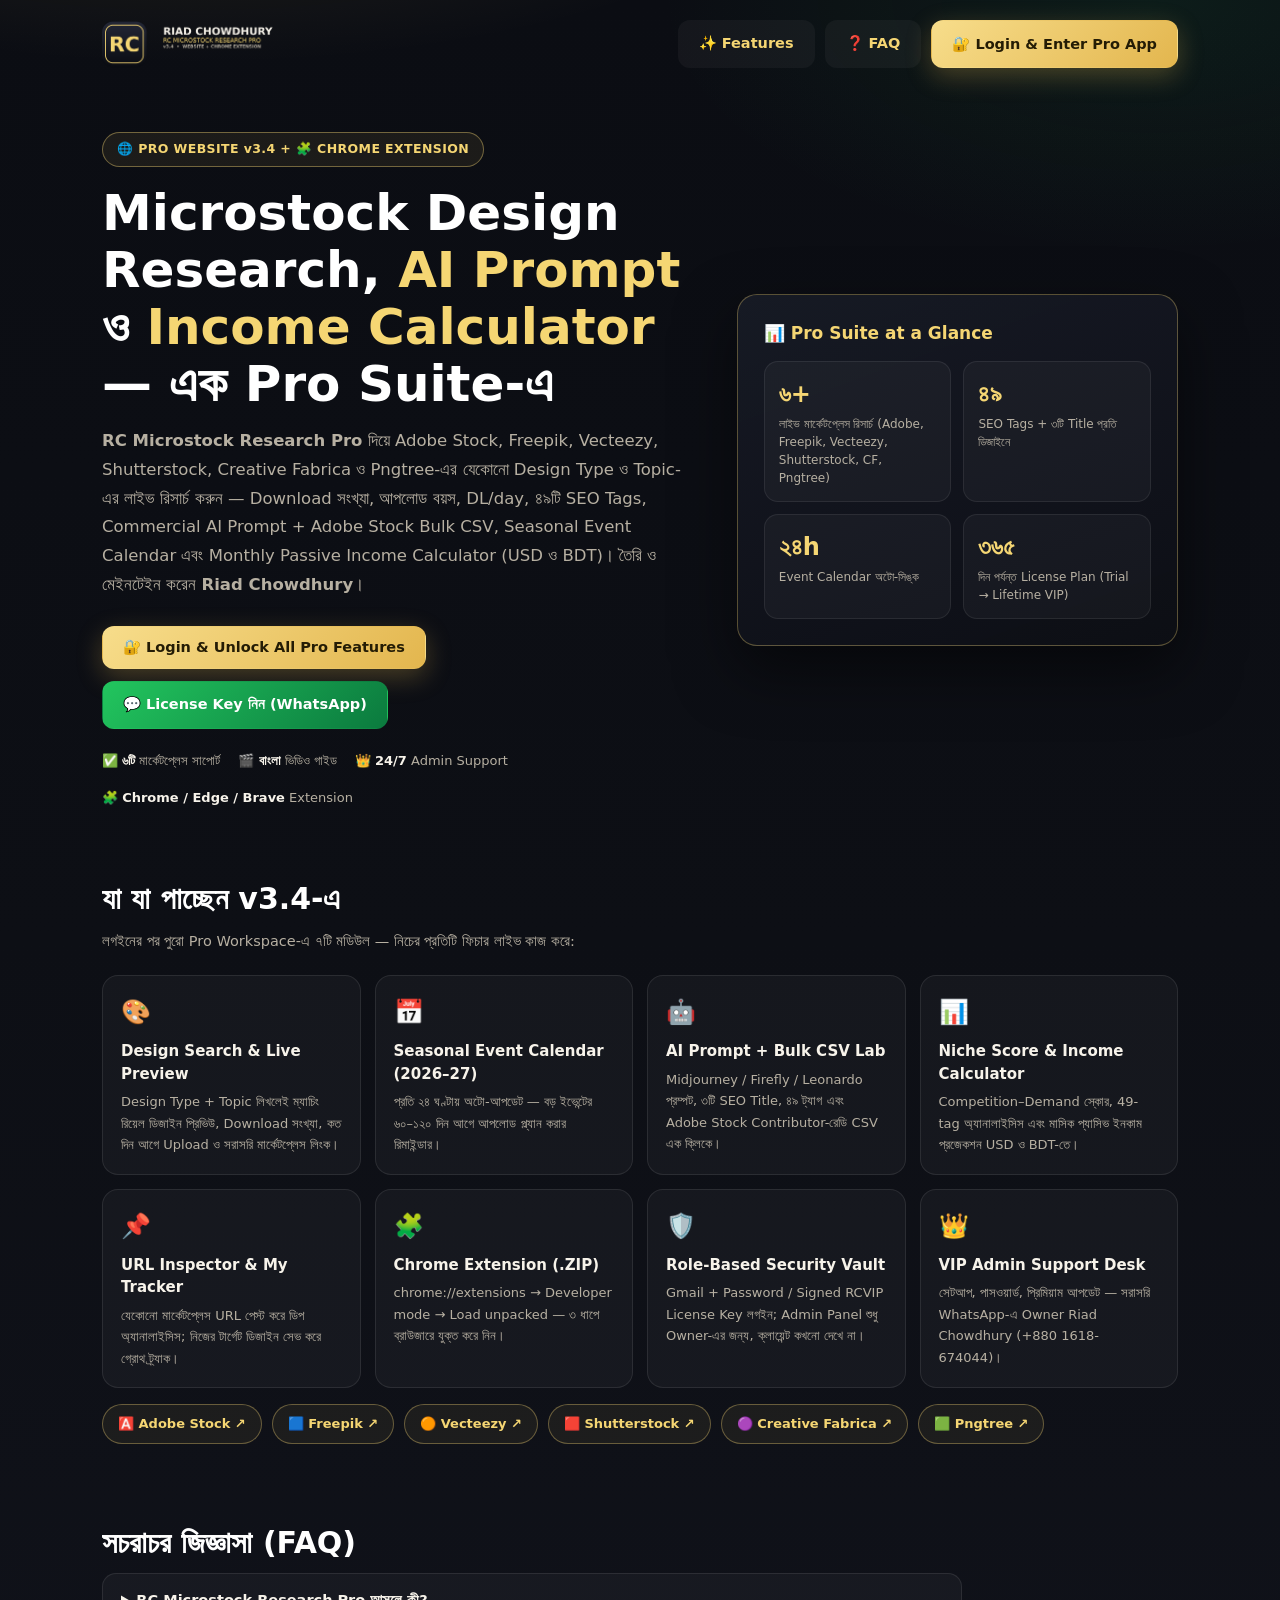
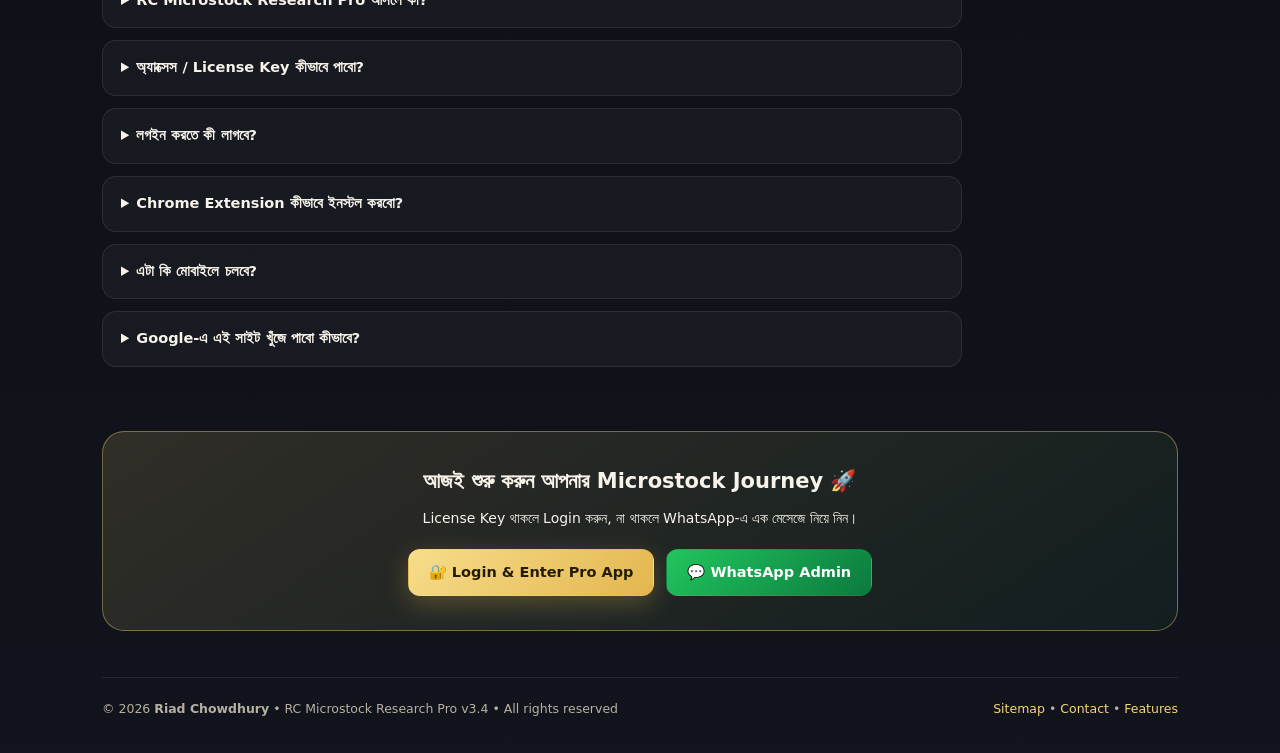
==== index.html @ eb83a6ff "RC Microstock Research Pro v3.4 — deploy (SEO landing + login gate + auto-deploy workflow)" ====
<!DOCTYPE html>
<html lang="bn">
<head>
  <meta charset="UTF-8" />
  <meta name="viewport" content="width=device-width, initial-scale=1.0" />
  <title>RC Microstock Research Pro v3.4 — Microstock Design Research Tool by Riad Chowdhury</title>

  <!-- ============ SEO: PRIMARY META ============ -->
  <meta name="description" content="RC Microstock Research Pro v3.4 — Adobe Stock, Freepik, Vecteezy, Shutterstock, Creative Fabrica ও Pngtree-এর লাইভ ডিজাইন রিসার্চ, AI Prompt + Bulk CSV Generator, Niche Score ও Passive Income Calculator। তৈরি করেছেন Riad Chowdhury। Chrome Extension সহ।" />
  <meta name="keywords" content="microstock research, microstock research tool, adobe stock research, freepik research, vecteezy research, shutterstock research, microstock design research pro, rc microstock research pro, riad chowdhury, microstock niche score, microstock income calculator, adobe stock csv generator, ai prompt generator microstock, microstock bangla, microstock bd" />
  <meta name="author" content="Riad Chowdhury" />
  <meta name="robots" content="index, follow, max-image-preview:large, max-snippet:-1" />
  <meta name="googlebot" content="index, follow" />
  <link rel="canonical" href="https://riad6653.github.io/" />
  <meta name="theme-color" content="#0d0f15" />

  <!-- ============ SEO: OPEN GRAPH (Facebook / WhatsApp share) ============ -->
  <meta property="og:type" content="website" />
  <meta property="og:site_name" content="RC Microstock Research Pro" />
  <meta property="og:title" content="RC Microstock Research Pro v3.4 — Microstock Design Research Tool" />
  <meta property="og:description" content="৬টি মার্কেটপ্লেসের লাইভ ডিজাইন রিসার্চ, AI Prompt + Adobe Stock CSV Generator, Niche Score ও Income Calculator — সব এক Pro Suite-এ। By Riad Chowdhury।" />
  <meta property="og:url" content="https://riad6653.github.io/" />
  <meta property="og:image" content="https://riad6653.github.io/assets/og-cover.png" />
  <meta property="og:image:width" content="1200" />
  <meta property="og:image:height" content="630" />
  <meta property="og:locale" content="bn_BD" />

  <!-- ============ SEO: TWITTER / X CARD ============ -->
  <meta name="twitter:card" content="summary_large_image" />
  <meta name="twitter:title" content="RC Microstock Research Pro v3.4 — by Riad Chowdhury" />
  <meta name="twitter:description" content="লাইভ মার্কেটপ্লেস রিসার্চ + AI Prompt + Niche Score + Income Calculator — Microstock-এর সম্পূর্ণ Pro Suite।" />
  <meta name="twitter:image" content="https://riad6653.github.io/assets/og-cover.png" />

  <!-- ============ ICONS ============ -->
  <link rel="icon" type="image/png" href="./assets/favicon.png" />
  <link rel="apple-touch-icon" href="./assets/favicon-180.png" />

  <!-- ============ SEO: STRUCTURED DATA (JSON-LD) ============ -->
  <script type="application/ld+json">
  {
    "@context": "https://schema.org",
    "@graph": [
      {
        "@type": "SoftwareApplication",
        "@id": "https://riad6653.github.io/#app",
        "name": "RC Microstock Research Pro",
        "applicationCategory": "BusinessApplication",
        "operatingSystem": "Web, Chrome, Edge, Brave",
        "softwareVersion": "3.4",
        "url": "https://riad6653.github.io/",
        "image": "https://riad6653.github.io/assets/og-cover.png",
        "description": "Live microstock design research across Adobe Stock, Freepik, Vecteezy, Shutterstock, Creative Fabrica and Pngtree, with AI prompt + Adobe Stock bulk CSV generation, niche scoring and a passive income calculator.",
        "inLanguage": ["bn", "en"],
        "offers": {
          "@type": "Offer",
          "price": "0",
          "priceCurrency": "USD",
          "description": "License key / password required for Pro access — contact admin on WhatsApp +8801618674044"
        },
        "author": { "@id": "https://riad6653.github.io/#riad" },
        "featureList": [
          "Design Type ও Topic দিয়ে লাইভ মার্কেটপ্লেস সার্চ ও প্রিভিউ",
          "Download সংখ্যা, আপলোড বয়স ও DL/day অ্যানালিটিক্স",
          "Global Seasonal Event Calendar (24h auto-sync)",
          "Commercial AI Prompt + Adobe Stock Bulk CSV Generator",
          "Niche Score ও 49 SEO Tags অ্যানালাইসিস",
          "Monthly Passive Income Calculator (USD ও BDT)",
          "Single Design URL Deep Inspector ও Personal Tracker",
          "Chrome Extension (.ZIP) ও বাংলা ভিডিও গাইড"
        ]
      },
      {
        "@type": "Person",
        "@id": "https://riad6653.github.io/#riad",
        "name": "Riad Chowdhury",
        "jobTitle": "Microstock Researcher & Tool Developer",
        "url": "https://riad6653.github.io/",
        "telephone": "+8801618674044",
        "knowsAbout": ["Microstock", "Stock Photography Research", "Adobe Stock", "Freepik", "Vecteezy", "Shutterstock", "Creative Fabrica", "Pngtree"]
      },
      {
        "@type": "WebSite",
        "@id": "https://riad6653.github.io/#site",
        "name": "RC Microstock Research Pro",
        "url": "https://riad6653.github.io/",
        "inLanguage": ["bn", "en"],
        "publisher": { "@id": "https://riad6653.github.io/#riad" }
      }
    ]
  }
  </script>

  <!-- ============ LANDING PAGE STYLES (self-contained, works even before styles.css loads) ============ -->
  <style id="rc-landing-styles">
    :root{--rc-gold:#f5d673;--rc-cream:#f7f3ea;--rc-muted:#b7b0a2;--rc-ink:#0d0f15}
    #rc-landing{position:relative;z-index:60;min-height:100vh;background:radial-gradient(1200px 500px at 15% -10%,rgba(245,214,115,.14),transparent 60%),radial-gradient(900px 460px at 90% 0%,rgba(37,211,102,.08),transparent 55%),linear-gradient(180deg,#0b0d13 0%,#0d0f15 40%,#12141d 100%);color:var(--rc-cream);font-family:system-ui,-apple-system,"Segoe UI",Roboto,"Noto Sans Bengali","Hind Siliguri",sans-serif;overflow:hidden}
    body.rc-app-mode #rc-landing{display:none!important}
    body.rc-landing-mode #app-shell{display:none!important}
    body.rc-landing-mode #lock-screen{display:none!important}
    #rc-landing .rc-wrap{max-width:1120px;margin:0 auto;padding:0 22px}
    #rc-landing .rc-nav{display:flex;align-items:center;justify-content:space-between;gap:14px;padding:18px 0;flex-wrap:wrap}
    #rc-landing .rc-nav img{height:52px;width:auto}
    #rc-landing .rc-nav-cta{display:flex;gap:10px;flex-wrap:wrap}
    #rc-landing a.rc-btn,#rc-landing button.rc-btn{display:inline-flex;align-items:center;gap:8px;padding:12px 20px;border-radius:12px;font-weight:700;font-size:14.5px;text-decoration:none;cursor:pointer;border:1px solid transparent;transition:transform .15s ease,box-shadow .15s ease;font-family:inherit}
    #rc-landing .rc-btn-gold{background:linear-gradient(135deg,#f7dd8b,#e3b64e);color:#241c05;box-shadow:0 8px 26px rgba(227,182,78,.28)}
    #rc-landing .rc-btn-gold:hover{transform:translateY(-2px)}
    #rc-landing .rc-btn-ghost{background:rgba(255,255,255,.04);border-color:rgba(245,214,115,.4);color:var(--rc-gold)}
    #rc-landing .rc-btn-wa{background:linear-gradient(135deg,#22c55e,#0b7a3e);color:#fff}
    #rc-landing .rc-hero{display:grid;grid-template-columns:1.15fr .85fr;gap:38px;align-items:center;padding:44px 0 30px}
    #rc-landing .rc-eyebrow{display:inline-flex;align-items:center;gap:8px;padding:7px 14px;border:1px solid rgba(245,214,115,.4);border-radius:999px;color:var(--rc-gold);font-size:12.5px;font-weight:700;letter-spacing:.4px;background:rgba(245,214,115,.07)}
    #rc-landing h1{font-size:clamp(30px,4.6vw,50px);line-height:1.14;margin:18px 0 14px;color:#fff}
    #rc-landing h1 .rc-goldtxt{color:var(--rc-gold)}
    #rc-landing .rc-sub{color:var(--rc-muted);font-size:16.5px;line-height:1.75;max-width:56ch}
    #rc-landing .rc-cta-row{display:flex;gap:12px;flex-wrap:wrap;margin-top:26px}
    #rc-landing .rc-trust{display:flex;gap:18px;flex-wrap:wrap;margin-top:22px;color:var(--rc-muted);font-size:13px}
    #rc-landing .rc-trust b{color:var(--rc-cream)}
    #rc-landing .rc-card{background:linear-gradient(160deg,rgba(24,27,38,.92),rgba(13,15,21,.96));border:1px solid rgba(245,214,115,.32);border-radius:20px;padding:26px;box-shadow:0 24px 60px rgba(0,0,0,.5)}
    #rc-landing .rc-card h3{color:var(--rc-gold);font-size:17px;margin:0 0 14px}
    #rc-landing .rc-statgrid{display:grid;grid-template-columns:1fr 1fr;gap:12px}
    #rc-landing .rc-stat{background:rgba(255,255,255,.035);border:1px solid rgba(255,255,255,.08);border-radius:14px;padding:14px}
    #rc-landing .rc-stat .n{font-size:24px;font-weight:800;color:var(--rc-gold)}
    #rc-landing .rc-stat .l{font-size:12px;color:var(--rc-muted);margin-top:3px;line-height:1.5}
    #rc-landing .rc-sec{padding:38px 0}
    #rc-landing .rc-sec h2{font-size:clamp(21px,2.6vw,30px);color:#fff;margin:0 0 8px}
    #rc-landing .rc-sec .rc-lead{color:var(--rc-muted);font-size:14.5px;line-height:1.7;max-width:70ch;margin:0 0 22px}
    #rc-landing .rc-grid{display:grid;grid-template-columns:repeat(auto-fit,minmax(255px,1fr));gap:14px}
    #rc-landing .rc-feat{background:rgba(255,255,255,.035);border:1px solid rgba(255,255,255,.09);border-radius:16px;padding:18px}
    #rc-landing .rc-feat .i{font-size:24px}
    #rc-landing .rc-feat h4{margin:10px 0 6px;color:var(--rc-cream);font-size:15px}
    #rc-landing .rc-feat p{margin:0;color:var(--rc-muted);font-size:13px;line-height:1.65}
    #rc-landing .rc-mp{display:flex;gap:10px;flex-wrap:wrap;margin-top:16px}
    #rc-landing .rc-mp a{color:var(--rc-gold);border:1px solid rgba(245,214,115,.35);background:rgba(245,214,115,.06);padding:9px 15px;border-radius:999px;font-size:13px;font-weight:600;text-decoration:none}
    #rc-landing .rc-faq{display:grid;gap:12px;max-width:860px}
    #rc-landing .rc-faq details{background:rgba(255,255,255,.035);border:1px solid rgba(255,255,255,.09);border-radius:14px;padding:16px 18px}
    #rc-landing .rc-faq summary{cursor:pointer;font-weight:700;color:var(--rc-cream);font-size:14.5px}
    #rc-landing .rc-faq p{color:var(--rc-muted);font-size:13.5px;line-height:1.75;margin:10px 0 0}
    #rc-landing .rc-cta-final{margin:26px 0 46px;border-radius:22px;padding:34px 28px;text-align:center;background:linear-gradient(150deg,rgba(245,214,115,.14),rgba(37,211,102,.06));border:1px solid rgba(245,214,115,.4)}
    #rc-landing .rc-cta-final h2{margin-bottom:10px}
    #rc-landing footer.rc-foot{border-top:1px solid rgba(255,255,255,.08);padding:22px 0 34px;color:var(--rc-muted);font-size:12.5px;display:flex;justify-content:space-between;gap:12px;flex-wrap:wrap}
    #rc-landing footer.rc-foot a{color:var(--rc-gold);text-decoration:none}
    #rc-landing .rc-sr{position:absolute;width:1px;height:1px;overflow:hidden;clip:rect(0 0 0 0)}
    @media (max-width:900px){#rc-landing .rc-hero{grid-template-columns:1fr;padding-top:26px}}
  </style>

  <link rel="stylesheet" href="./styles.css?v=3.4" />
</head>
<body>
  <!-- =====================================================================
       RC LANDING GATE v3.4 — public SEO landing vs locked Pro app
       Logic: not logged in  -> public landing page (Google indexes this)
              logged in / ?app -> your original lock screen + Pro app
       Works WITH your existing app.js: it watches #lock-screen and
       releases the landing the moment your login code hides it.
       ===================================================================== -->
  <script id="rc-gate">
    (function () {
      var SESSION_RE = /rc[_-]?(web[_-]?)?(session|login|auth|license|token|user)/i;
      var KEYS = ["rcWebSession", "rc_session", "rc_license", "rc_auth", "rc_login", "rc_user", "rc_token", "rc_microstock_session"];
      var has = false;
      try {
        for (var i = 0; i < KEYS.length; i++) if (localStorage.getItem(KEYS[i])) { has = true; break; }
        if (!has) for (var j = 0; j < localStorage.length; j++) {
          var k = localStorage.key(j) || "";
          if (SESSION_RE.test(k) && localStorage.getItem(k)) { has = true; break; }
        }
      } catch (e) {}
      var wantApp = /[?&]app\b/.test(location.search) || location.hash === "#app";
      var mode = (wantApp || has) ? "app" : "landing";
      document.body.classList.add(mode === "app" ? "rc-app-mode" : "rc-landing-mode");
      var api = {
        mode: mode,
        enterApp: function () { document.body.classList.remove("rc-landing-mode"); document.body.classList.add("rc-app-mode"); },
        showLanding: function () { document.body.classList.remove("rc-app-mode"); document.body.classList.add("rc-landing-mode"); }
      };
      window.__RC_GATE__ = api;
      document.addEventListener("DOMContentLoaded", function () {
        var lock = document.getElementById("lock-screen");
        if (!lock) return;
        function isGone() {
          // "gone" = hidden by the APP's own mechanism (class/inline/remove),
          // NOT by our landing CSS — otherwise landing mode would flip-flop.
          if (!lock.isConnected) return true;
          return lock.classList.contains("hidden") || lock.style.display === "none";
        }
        function hasStoredSession() {
          try { return !!localStorage.getItem("rcWebSession"); } catch (e) { return false; }
        }
        function sync() {
          if (isGone()) { api.enterApp(); }
          else if (document.body.classList.contains("rc-app-mode") && !hasStoredSession() && !wantApp) { api.showLanding(); }
        }
        try { new MutationObserver(sync).observe(lock, { attributes: true, attributeFilter: ["class", "style"] }); } catch (e) {}
        var t = setInterval(function () { if (document.body.classList.contains("rc-landing-mode")) sync(); }, 900);
        setTimeout(function () { clearInterval(t); }, 60000);
      });
    })();
  </script>

  <!-- =====================================================================
       PUBLIC LANDING PAGE (indexable by Google) — SEO surface
       ===================================================================== -->
  <section id="rc-landing" aria-label="RC Microstock Research Pro — public landing page">
    <div class="rc-wrap">
      <nav class="rc-nav">
        <img src="./assets/logo-full.png" alt="RC Microstock Research Pro logo — Riad Chowdhury" width="220" height="66" />
        <div class="rc-nav-cta">
          <a class="rc-btn rc-btn-ghost" href="#rc-features">✨ Features</a>
          <a class="rc-btn rc-btn-ghost" href="#rc-faq">❓ FAQ</a>
          <button type="button" class="rc-btn rc-btn-gold" onclick="window.__RC_GATE__.enterApp();var l=document.getElementById('login-email');if(l){l.scrollIntoView({behavior:'smooth',block:'center'});setTimeout(function(){l.focus();},450);}">🔐 Login &amp; Enter Pro App</button>
        </div>
      </nav>

      <div class="rc-hero">
        <div>
          <span class="rc-eyebrow">🌐 PRO WEBSITE v3.4 + 🧩 CHROME EXTENSION</span>
          <h1>Microstock Design Research, <span class="rc-goldtxt">AI Prompt</span> ও <span class="rc-goldtxt">Income Calculator</span> — এক Pro Suite-এ</h1>
          <p class="rc-sub">
            <strong>RC Microstock Research Pro</strong> দিয়ে Adobe Stock, Freepik, Vecteezy, Shutterstock, Creative Fabrica ও Pngtree-এর
            যেকোনো Design Type ও Topic-এর লাইভ রিসার্চ করুন — Download সংখ্যা, আপলোড বয়স, DL/day, ৪৯টি SEO Tags,
            Commercial AI Prompt + Adobe Stock Bulk CSV, Seasonal Event Calendar এবং Monthly Passive Income Calculator (USD ও BDT)।
            তৈরি ও মেইনটেইন করেন <strong>Riad Chowdhury</strong>।
          </p>
          <div class="rc-cta-row">
            <button type="button" class="rc-btn rc-btn-gold" onclick="window.__RC_GATE__.enterApp();var l=document.getElementById('login-email');if(l){l.scrollIntoView({behavior:'smooth',block:'center'});setTimeout(function(){l.focus();},450);}">🔐 Login &amp; Unlock All Pro Features</button>
            <a class="rc-btn rc-btn-wa" href="https://wa.me/8801618674044?text=Assalamu%20Alaikum%20Riad%20Chowdhury%20Vai!%20Ami%20RC%20Microstock%20Research%20Pro%20air%20Access%20Password%20%2F%20License%20Key%20nite%20chai." target="_blank" rel="noopener noreferrer">💬 License Key নিন (WhatsApp)</a>
          </div>
          <div class="rc-trust">
            <span>✅ <b>৬টি</b> মার্কেটপ্লেস সাপোর্ট</span>
            <span>🎬 <b>বাংলা</b> ভিডিও গাইড</span>
            <span>👑 <b>24/7</b> Admin Support</span>
            <span>🧩 <b>Chrome / Edge / Brave</b> Extension</span>
          </div>
        </div>
        <div class="rc-card">
          <h3>📊 Pro Suite at a Glance</h3>
          <div class="rc-statgrid">
            <div class="rc-stat"><div class="n">৬+</div><div class="l">লাইভ মার্কেটপ্লেস রিসার্চ (Adobe, Freepik, Vecteezy, Shutterstock, CF, Pngtree)</div></div>
            <div class="rc-stat"><div class="n">৪৯</div><div class="l">SEO Tags + ৩টি Title প্রতি ডিজাইনে</div></div>
            <div class="rc-stat"><div class="n">২৪h</div><div class="l">Event Calendar অটো-সিঙ্ক</div></div>
            <div class="rc-stat"><div class="n">৩৬৫</div><div class="l">দিন পর্যন্ত License Plan (Trial → Lifetime VIP)</div></div>
          </div>
        </div>
      </div>

      <div class="rc-sec" id="rc-features">
        <h2>যা যা পাচ্ছেন v3.4-এ</h2>
        <p class="rc-lead">লগইনের পর পুরো Pro Workspace-এ ৭টি মডিউল — নিচের প্রতিটি ফিচার লাইভ কাজ করে:</p>
        <div class="rc-grid">
          <div class="rc-feat"><div class="i">🎨</div><h4>Design Search &amp; Live Preview</h4><p>Design Type + Topic লিখলেই ম্যাচিং রিয়েল ডিজাইন প্রিভিউ, Download সংখ্যা, কত দিন আগে Upload ও সরাসরি মার্কেটপ্লেস লিংক।</p></div>
          <div class="rc-feat"><div class="i">📅</div><h4>Seasonal Event Calendar (2026–27)</h4><p>প্রতি ২৪ ঘণ্টায় অটো-আপডেট — বড় ইভেন্টের ৬০–১২০ দিন আগে আপলোড প্ল্যান করার রিমাইন্ডার।</p></div>
          <div class="rc-feat"><div class="i">🤖</div><h4>AI Prompt + Bulk CSV Lab</h4><p>Midjourney / Firefly / Leonardo প্রম্পট, ৩টি SEO Title, ৪৯ ট্যাগ এবং Adobe Stock Contributor-রেডি CSV এক ক্লিকে।</p></div>
          <div class="rc-feat"><div class="i">📊</div><h4>Niche Score &amp; Income Calculator</h4><p>Competition–Demand স্কোর, 49-tag অ্যানালাইসিস এবং মাসিক প্যাসিভ ইনকাম প্রজেকশন USD ও BDT-তে।</p></div>
          <div class="rc-feat"><div class="i">📌</div><h4>URL Inspector &amp; My Tracker</h4><p>যেকোনো মার্কেটপ্লেস URL পেস্ট করে ডিপ অ্যানালাইসিস; নিজের টার্গেট ডিজাইন সেভ করে গ্রোথ ট্র্যাক।</p></div>
          <div class="rc-feat"><div class="i">🧩</div><h4>Chrome Extension (.ZIP)</h4><p>chrome://extensions → Developer mode → Load unpacked — ৩ ধাপে ব্রাউজারে যুক্ত করে নিন।</p></div>
          <div class="rc-feat"><div class="i">🛡️</div><h4>Role-Based Security Vault</h4><p>Gmail + Password / Signed RCVIP License Key লগইন; Admin Panel শুধু Owner-এর জন্য, ক্লায়েন্ট কখনো দেখে না।</p></div>
          <div class="rc-feat"><div class="i">👑</div><h4>VIP Admin Support Desk</h4><p>সেটআপ, পাসওয়ার্ড, প্রিমিয়াম আপডেট — সরাসরি WhatsApp-এ Owner Riad Chowdhury (+880 1618-674044)।</p></div>
        </div>
        <div class="rc-mp">
          <a href="https://stock.adobe.com" target="_blank" rel="noopener noreferrer">🅰️ Adobe Stock ↗</a>
          <a href="https://www.freepik.com" target="_blank" rel="noopener noreferrer">🟦 Freepik ↗</a>
          <a href="https://www.vecteezy.com" target="_blank" rel="noopener noreferrer">🟠 Vecteezy ↗</a>
          <a href="https://www.shutterstock.com" target="_blank" rel="noopener noreferrer">🟥 Shutterstock ↗</a>
          <a href="https://www.creativefabrica.com" target="_blank" rel="noopener noreferrer">🟣 Creative Fabrica ↗</a>
          <a href="https://pngtree.com" target="_blank" rel="noopener noreferrer">🟩 Pngtree ↗</a>
        </div>
      </div>

      <div class="rc-sec" id="rc-faq">
        <h2>সচরাচর জিজ্ঞাসা (FAQ)</h2>
        <div class="rc-faq">
          <details><summary>RC Microstock Research Pro আসলে কী?</summary><p>এটি microstock artist-দের জন্য একটি ওয়েব-ভিত্তিক Pro Suite — ৬টি মার্কেটপ্লেসের লাইভ ডিজাইন রিসার্চ, AI prompt + CSV generation, niche scoring, event calendar ও income calculator এক জায়গায়, সাথে Chrome Extension।</p></details>
          <details><summary>অ্যাক্সেস / License Key কীভাবে পাবো?</summary><p>WhatsApp-এ অ্যাডমিন Riad Chowdhury (+880 1618-674044)-এ মেসেজ দিন। প্ল্যান: 3 Days Trial, 7/30/90 Days, 365 Days ও Lifetime VIP। প্রতিটি ক্লায়েন্টের জন্য ইউনিক Gmail-বাঁধা RCVIP Key তৈরি হয়।</p></details>
          <details><summary>লগইন করতে কী লাগবে?</summary><p>আপনার Gmail অ্যাড্রেস + অ্যাডমিনের দেওয়া Password অথবা RCVIP-XXXX License Key। লগইন করলেই পুরো Pro Workspace আনলক হয়।</p></details>
          <details><summary>Chrome Extension কীভাবে ইনস্টল করবো?</summary><p>১) Extension .ZIP ডাউনলোড করে Extract করুন ২) chrome://extensions-এ Developer mode ON ৩) Load unpacked → ফোল্ডার সিলেক্ট। ব্যস, রেডি!</p></details>
          <details><summary>এটা কি মোবাইলে চলবে?</summary><p>হ্যাঁ, ওয়েবসাইটটি responsive — মোবাইল ব্রাউজারেও চলে। তবে পুরো সুবিধা পেতে Desktop + Chrome Extension ব্যবহারের পরামর্শ দেওয়া হয়।</p></details>
          <details><summary>Google-এ এই সাইট খুঁজে পাবো কীভাবে?</summary><p>Google-এ “RC Microstock Research Pro” বা “Riad Chowdhury microstock” লিখলে এই পেজ পাবেন; সরাসরি ঠিকানা: riad-chowdhury.github.io</p></details>
        </div>
      </div>

      <div class="rc-cta-final">
        <h2>আজই শুরু করুন আপনার Microstock Journey 🚀</h2>
        <p class="rc-lead" style="margin:0 auto 20px;text-align:center;">License Key থাকলে Login করুন, না থাকলে WhatsApp-এ এক মেসেজে নিয়ে নিন।</p>
        <div class="rc-cta-row" style="justify-content:center;margin-top:0;">
          <button type="button" class="rc-btn rc-btn-gold" onclick="window.__RC_GATE__.enterApp();var l=document.getElementById('login-email');if(l){l.scrollIntoView({behavior:'smooth',block:'center'});setTimeout(function(){l.focus();},450);}">🔐 Login &amp; Enter Pro App</button>
          <a class="rc-btn rc-btn-wa" href="https://wa.me/8801618674044?text=Assalamu%20Alaikum%20Riad%20Chowdhury%20Vai!%20Ami%20RC%20Microstock%20Research%20Pro%20Download%20Center%20theke%20message%20dicchi." target="_blank" rel="noopener noreferrer">💬 WhatsApp Admin</a>
        </div>
      </div>

      <footer class="rc-foot">
        <span>© 2026 <strong>Riad Chowdhury</strong> • RC Microstock Research Pro v3.4 • All rights reserved</span>
        <span><a href="sitemap.xml">Sitemap</a> • <a href="https://wa.me/8801618674044" target="_blank" rel="noopener noreferrer">Contact</a> • <a href="#rc-features">Features</a></span>
      </footer>
    </div>
  </section>

  <!-- =====================================================================
       SECURITY LOCK GATE — STRICT ROLE-BASED SECURITY VAULT
       ===================================================================== -->
  <main id="lock-screen" class="lock-screen">
    <div class="lock-vault-card">
      <div class="lock-brand-center">
        <img src="./assets/logo-full.png" alt="RC Riad Chowdhury Official Logo" class="lock-logo-img" />
        <div class="lock-eyebrow">🌐 Pro Website v3.4 + 🧩 Chrome Extension</div>
        <p class="lock-subtitle">
          আপনার Gmail ও Password / License Key দিয়ে লগইন করুন।
        </p>
      </div>

      <form id="unlock-form" autocomplete="off">
        <div class="form-field">
          <label for="login-email">📧 আপনার Gmail অ্যাড্রেস দিন (Enter Your Gmail)</label>
          <input
            type="email"
            id="login-email"
            placeholder="আপনার Gmail লিখুন (e.g. yourname@gmail.com)"
            required
          />
        </div>

        <div class="form-field">
          <label for="login-pass" id="login-pass-label">🔑 Password অথবা License Key দিন</label>
          <div class="input-wrap">
            <input
              type="password"
              id="login-pass"
              placeholder="আপনার Password অথবা RCVIP-XXXX Key দিন"
              required
            />
            <button type="button" id="toggle-eye-btn" class="eye-btn" title="Show/Hide Password">👁️</button>
          </div>
        </div>

        <div id="login-error" class="alert-error hidden"></div>

        <button type="submit" id="unlock-submit-btn" class="btn-gold-primary w-full">
          ✨ Login & Unlock All Pro Features
        </button>

        <button
          type="button"
          id="lock-tutorial-video-btn"
          class="btn-secondary w-full"
          style="margin-top:10px;border-color:rgba(245,214,115,0.45);color:#f5d673;"
        >
          🎬 কীভাবে ব্যবহার করবেন? (বাংলা ভিডিও টিউটোরিয়াল দেখুন)
        </button>
      </form>

      <div class="admin-contact-panel">
        <div class="admin-contact-header">
          পাসওয়ার্ড বা ইউনিক License Key নিতে সরাসরি অ্যাডমিনের সাথে যোগাযোগ করুন
        </div>
        <div class="admin-info-box">
          <div class="admin-info-row">
            <span style="color:#b7b0a2;">👑 Admin & Owner:</span>
            <strong style="color:#f2d2bd;">Riad Chowdhury</strong>
          </div>
          <div class="admin-info-row">
            <span style="color:#b7b0a2;">📱 WhatsApp Support:</span>
            <strong class="tabular" style="color:#4ade80;">01618674044</strong>
          </div>
        </div>

        <a
          id="lock-whatsapp-btn"
          href="https://wa.me/8801618674044?text=Assalamu%20Alaikum%20Riad%20Chowdhury%20Vai!%20Ami%20RC%20Microstock%20Research%20Pro%20air%20Access%20Password%20%2F%20License%20Key%20nite%20chai."
          target="_blank"
          rel="noopener noreferrer"
          class="btn-whatsapp-luxury w-full"
        >
          <span class="wa-live-dot"></span>
          <svg class="wa-svg-icon" viewBox="0 0 24 24"><path fill="#ffffff" d="M12 1.5C6.2 1.5 1.5 6.2 1.5 12c0 1.92.52 3.72 1.42 5.27L1.4 22.6l5.49-1.44A10.45 10.45 0 0012 22.5c5.8 0 10.5-4.7 10.5-10.5S17.8 1.5 12 1.5z"/><path fill="#0b7a3e" d="M16.52 14.62c-.22.62-1.26 1.18-1.76 1.26-.45.07-1.02.1-1.65-.1-.38-.12-.87-.28-1.49-.55-2.62-1.13-4.33-3.77-4.46-3.95-.13-.17-1.07-1.42-1.07-2.7s.68-1.92.92-2.18c.24-.26.52-.33.7-.33l.5.01c.16.01.38-.06.59.45.22.52.74 1.81.8 1.94.07.13.11.28.02.46-.09.17-.13.28-.26.44l-.39.46c-.13.13-.27.27-.11.53.15.26.68 1.12 1.45 1.81 1 .89 1.84 1.17 2.1 1.3.26.13.41.11.57-.07.15-.17.65-.76.83-1.02.17-.26.35-.22.59-.13.24.09 1.52.72 1.78.85.26.13.44.2.5.3.07.11.07.63-.15 1.24z"/></svg>
          <span>WhatsApp Admin Support • 01618674044</span>
        </a>
      </div>
    </div>
  </main>

  <!-- =====================================================================
       UNLOCKED PRO APPLICATION WORKSPACE
       ===================================================================== -->
  <div id="app-shell" class="app-layout hidden">
    <!-- Executive Sidebar -->
    <aside class="sidebar">
      <div>
        <div class="sidebar-brand">
          <img src="./assets/logo-full.png" alt="Riad Chowdhury Logo" class="sidebar-logo" />
          <div class="sidebar-badge">ULTIMATE PRO SUITE v3.4</div>
        </div>

        <nav class="nav-menu">
          <button type="button" class="nav-item active" data-page="research">
            <span>🎨</span> Design Search & Live Preview
          </button>
          <button type="button" class="nav-item" data-page="events">
            <span>📅</span> Event Calendar (2026–27)
          </button>
          <button type="button" class="nav-item" data-page="aistudio">
            <span>🤖</span> AI Prompt + Bulk CSV Lab
          </button>
          <button type="button" class="nav-item" data-page="niche">
            <span>📊</span> Niche Score & Income Calc
          </button>
          <button type="button" class="nav-item" data-page="tracker">
            <span>📌</span> URL Inspector & My Tracker
          </button>
          <button type="button" class="nav-item" data-page="extension">
            <span>🧩</span> Chrome Extension & ZIP
          </button>
          <button type="button" id="nav-admin-btn" class="nav-item hidden" data-page="admin" style="display:none;">
            <span>🛡️</span> Admin Security Panel
          </button>
        </nav>
      </div>

      <div class="sidebar-footer">
        <div class="session-card">
          <div id="sidebar-role-badge" class="session-role-dot">● ACTIVE LICENSE</div>
          <div id="sidebar-user-name" class="session-user">User</div>
          <div id="sidebar-plan-info" class="session-plan">Pro Access</div>
        </div>

        <a
          id="sidebar-whatsapp-btn"
          href="https://wa.me/8801618674044?text=Assalamu%20Alaikum%20Riad%20Chowdhury%20Vai%2C%20RC%20Microstock%20Research%20Pro%20niye%20support%20dorkar."
          target="_blank"
          rel="noopener noreferrer"
          class="btn-whatsapp-luxury w-full"
          style="padding:11px 12px;font-size:12.5px;"
        >
          <span class="wa-live-dot"></span>
          <svg class="wa-svg-icon" viewBox="0 0 24 24"><path fill="#ffffff" d="M12 1.5C6.2 1.5 1.5 6.2 1.5 12c0 1.92.52 3.72 1.42 5.27L1.4 22.6l5.49-1.44A10.45 10.45 0 0012 22.5c5.8 0 10.5-4.7 10.5-10.5S17.8 1.5 12 1.5z"/><path fill="#0b7a3e" d="M16.52 14.62c-.22.62-1.26 1.18-1.76 1.26-.45.07-1.02.1-1.65-.1-.38-.12-.87-.28-1.49-.55-2.62-1.13-4.33-3.77-4.46-3.95-.13-.17-1.07-1.42-1.07-2.7s.68-1.92.92-2.18c.24-.26.52-.33.7-.33l.5.01c.16.01.38-.06.59.45.22.52.74 1.81.8 1.94.07.13.11.28.02.46-.09.17-.13.28-.26.44l-.39.46c-.13.13-.27.27-.11.53.15.26.68 1.12 1.45 1.81 1 .89 1.84 1.17 2.1 1.3.26.13.41.11.57-.07.15-.17.65-.76.83-1.02.17-.26.35-.22.59-.13.24.09 1.52.72 1.78.85.26.13.44.2.5.3.07.11.07.63-.15 1.24z"/></svg>
          <span>WhatsApp Admin • 01618674044</span>
        </a>
        <button type="button" id="lock-logout-btn" class="btn-secondary w-full">
          🔒 Logout / Switch Gmail
        </button>
      </div>
    </aside>

    <!-- Main Content Area -->
    <main class="main-area">
      <!-- Top Header -->
      <header class="topbar">
        <div class="page-heading">
          <h1 id="page-title">Design Type & Multi-Marketplace Live Explorer</h1>
          <p id="page-subtitle">
            যেকোনো Design Type ও Topic লিখে সার্চ করুন — ১০০% সঠিক ও ম্যাচিং রিয়েল ডিজাইন প্রিভিউ, Download সংখ্যা, কত দিন আগে Upload ও সরাসরি মার্কেটপ্লেস লিংক।
          </p>
        </div>
        <div class="topbar-actions">
          <a
            href="https://wa.me/8801618674044?text=Assalamu%20Alaikum%20Riad%20Chowdhury%20Vai!%20RC%20Microstock%20Research%20Pro%20theke%20message%20dicchi."
            target="_blank"
            rel="noopener noreferrer"
            class="btn-whatsapp-luxury"
            style="padding:9px 14px;font-size:12.5px;"
          >
            <span class="wa-live-dot"></span>
            <svg class="wa-svg-icon" viewBox="0 0 24 24"><path fill="#ffffff" d="M12 1.5C6.2 1.5 1.5 6.2 1.5 12c0 1.92.52 3.72 1.42 5.27L1.4 22.6l5.49-1.44A10.45 10.45 0 0012 22.5c5.8 0 10.5-4.7 10.5-10.5S17.8 1.5 12 1.5z"/><path fill="#0b7a3e" d="M16.52 14.62c-.22.62-1.26 1.18-1.76 1.26-.45.07-1.02.1-1.65-.1-.38-.12-.87-.28-1.49-.55-2.62-1.13-4.33-3.77-4.46-3.95-.13-.17-1.07-1.42-1.07-2.7s.68-1.92.92-2.18c.24-.26.52-.33.7-.33l.5.01c.16.01.38-.06.59.45.22.52.74 1.81.8 1.94.07.13.11.28.02.46-.09.17-.13.28-.26.44l-.39.46c-.13.13-.27.27-.11.53.15.26.68 1.12 1.45 1.81 1 .89 1.84 1.17 2.1 1.3.26.13.41.11.57-.07.15-.17.65-.76.83-1.02.17-.26.35-.22.59-.13.24.09 1.52.72 1.78.85.26.13.44.2.5.3.07.11.07.63-.15 1.24z"/></svg>
            <span>WhatsApp Admin</span>
          </a>
          <button type="button" id="top-tutorial-video-btn" class="btn-secondary" style="border-color:rgba(245,214,115,0.5);color:#f5d673;">
            🎬 বাংলা ভিডিও গাইড
          </button>
          <a id="top-dl-ext-zip" href="./downloads/RC-Microstock-Extension-Pro.zip" download="RC-Microstock-Extension-Pro.zip" class="btn-secondary">
            🧩 Extension (.ZIP)
          </a>
          <button type="button" id="export-csv-top" class="btn-gold-primary">
            ⬇️ Export CSV
          </button>
        </div>
      </header>

      <!-- ================= PAGE 1: MARKETPLACE RESEARCH ================= -->
      <section id="page-research" class="page-view">
        <div class="hero-search-studio">
          <div class="studio-header-row">
            <div class="studio-badge-title">
              <span style="font-size:22px;">🎨</span>
              <h2>Design Type ও Keyword দিয়ে লাইভ মার্কেটপ্লেস রিসার্চ</h2>
            </div>
            <div id="live-formula-bar" class="live-formula-pill">
              🎯 Active Search: Business Card • Luxury Gold
            </div>
          </div>

          <form id="search-form" class="dual-search-grid" autocomplete="off">
            <!-- BOX 1: TYPE ANY DESIGN TYPE NAME -->
            <div class="search-box-unit featured-dt dt-dropdown-wrap">
              <label for="design-type-search-input">
                ✏️ Design Type-এর নাম লিখুন (যেমন: Background, Business Card, Mandala, T-Shirt...)
              </label>
              <div class="input-wrap">
                <input
                  type="text"
                  id="design-type-search-input"
                  value="Background"
                  placeholder="যেকোনো Design Type লিখুন (e.g. Background, T-Shirt Design, Mandala, Flyer)..."
                />
                <button type="button" id="clear-dt-btn" class="clear-field-btn" title="Clear Design Type">✕</button>
              </div>
              <div id="dt-suggest-dropdown" class="dt-suggest-menu hidden"></div>
            </div>

            <!-- BOX 2: TOPIC / NICHE KEYWORD -->
            <div class="search-box-unit topic-box">
              <label for="search-query-input">
                🔍 Topic / Style Keyword লিখুন (যেমন: Luxury Golden Christmas, Ramadan, Minimalist)
              </label>
              <div class="input-wrap">
                <input
                  type="text"
                  id="search-query-input"
                  value="Luxury Golden Christmas"
                  placeholder="টপিক লিখুন অথবা খালি রেখে শুধু Design Type দিয়ে সার্চ করুন..."
                />
                <button type="button" id="clear-q-btn" class="clear-field-btn" title="Clear Topic">✕</button>
              </div>
            </div>

            <!-- SUBMIT SEARCH -->
            <button type="submit" id="run-search-btn" class="btn-gold-primary" style="height:48px;">
              🚀 Search Designs
            </button>
          </form>

          <!-- DIRECT OPEN ON EXTERNAL MARKETPLACES BAR -->
          <div class="direct-mp-launch-strip">
            <span style="font-size:12px;color:#f2d2bd;font-weight:700;">
              🌐 এক ক্লিকে সরাসরি আসল মার্কেটপ্লেস ওয়েবসাইটে ওপেন করুন:
            </span>
            <div class="direct-mp-links" id="direct-mp-links-bar">
              <a id="ext-link-adobe" href="https://stock.adobe.com" target="_blank" rel="noopener noreferrer" class="mp-ext-link">🅰️ Adobe Stock ↗</a>
              <a id="ext-link-freepik" href="https://www.freepik.com" target="_blank" rel="noopener noreferrer" class="mp-ext-link">🟦 Freepik ↗</a>
              <a id="ext-link-vecteezy" href="https://www.vecteezy.com" target="_blank" rel="noopener noreferrer" class="mp-ext-link">🟠 Vecteezy ↗</a>
              <a id="ext-link-shutterstock" href="https://www.shutterstock.com" target="_blank" rel="noopener noreferrer" class="mp-ext-link">🟥 Shutterstock ↗</a>
              <a id="ext-link-cf" href="https://www.creativefabrica.com" target="_blank" rel="noopener noreferrer" class="mp-ext-link">🟣 Creative Fabrica ↗</a>
              <a id="ext-link-pngtree" href="https://pngtree.com" target="_blank" rel="noopener noreferrer" class="mp-ext-link">🟩 Pngtree ↗</a>
            </div>
          </div>

          <!-- CLICKABLE POPULAR DESIGN TYPES BAR -->
          <div class="dt-category-strip">
            <div class="dt-strip-label">
              ⚡ এক ক্লিকে জনপ্রিয় Design Type সিলেক্ট করুন (অথবা উপরের বক্সে নিজের ইচ্ছামতো যেকোনো নাম লিখুন):
            </div>
            <div class="quick-chips" id="dt-quick-chips">
              <button type="button" class="chip-btn" data-dt="Business Card">💳 Business Card</button>
              <button type="button" class="chip-btn" data-dt="Mandala Vector">☸️ Mandala Design</button>
              <button type="button" class="chip-btn" data-dt="T-Shirt Design">👕 T-Shirt Design</button>
              <button type="button" class="chip-btn" data-dt="Logo Design">✒️ Logo Design</button>
              <button type="button" class="chip-btn" data-dt="Banner Design">🖼️ Banner Design</button>
              <button type="button" class="chip-btn" data-dt="Flyer Design">📄 Flyer Design</button>
              <button type="button" class="chip-btn" data-dt="Poster Design">🎭 Poster Design</button>
              <button type="button" class="chip-btn" data-dt="Social Media Post">📱 Social Media Post</button>
              <button type="button" class="chip-btn" data-dt="Seamless Pattern">🌸 Seamless Pattern</button>
              <button type="button" class="chip-btn active" data-dt="Background">✨ Background</button>
              <button type="button" class="chip-btn" data-dt="Mockup PSD">📦 Mockup PSD</button>
              <button type="button" class="chip-btn" data-dt="SVG Sticker">✂️ SVG / Sticker</button>
              <button type="button" class="chip-btn" data-dt="Book Cover KDP">📖 Book Cover / KDP</button>
              <button type="button" class="chip-btn" data-dt="Certificate Template">🏆 Certificate</button>
            </div>
          </div>

          <!-- ADVANCED MARKETPLACE & AGE FILTERS -->
          <div class="filters-row">
            <div class="filter-col">
              <label>Marketplace Filter</label>
              <select id="filter-marketplace">
                <option value="All">All 6 Marketplaces</option>
                <option value="Adobe Stock">Adobe Stock</option>
                <option value="Freepik">Freepik</option>
                <option value="Vecteezy">Vecteezy</option>
                <option value="Shutterstock">Shutterstock</option>
                <option value="Creative Fabrica">Creative Fabrica</option>
                <option value="Pngtree">Pngtree</option>
              </select>
            </div>

            <div class="filter-col">
              <label>Upload Age (কত দিন আগে আপলোড)</label>
              <select id="filter-days">
                <option value="0">All Upload Dates</option>
                <option value="30">Last 30 Days (নতুন ডিজাইন)</option>
                <option value="90">Last 90 Days (৩ মাস)</option>
                <option value="180">Last 6 Months</option>
                <option value="365">Last 1 Year</option>
              </select>
            </div>

            <div class="filter-col">
              <label>File Format Filter</label>
              <select id="filter-type">
                <option value="All">All Formats (সব ফরম্যাট)</option>
                <option value="Vector">Vector / EPS / AI</option>
                <option value="Photo">Photo / JPEG</option>
                <option value="AI Generated">AI Generated</option>
                <option value="PSD">PSD Template</option>
                <option value="PNG">PNG Transparent</option>
              </select>
            </div>

            <div class="filter-col">
              <label>Sort By Metric</label>
              <select id="filter-sort">
                <option value="downloads">🔥 Most Downloads (বেশি ডাউনলোড)</option>
                <option value="velocity">🚀 Highest Downloads / Day</option>
                <option value="newest">🗓️ Newest Upload First (কম দিন আগে)</option>
                <option value="revenue">💰 Highest Est. Earnings ($)</option>
                <option value="score">⭐ Opportunity Score</option>
              </select>
            </div>

            <div style="display:flex;gap:6px;">
              <button type="button" id="view-grid-btn" class="btn-secondary">Grid</button>
              <button type="button" id="view-table-btn" class="btn-secondary">Table</button>
            </div>
          </div>
        </div>

        <!-- LIVE MARKETPLACE TABS WITH COUNTS -->
        <div id="mp-count-tabs" class="mp-tabs-bar"></div>

        <div class="kpi-grid">
          <div class="kpi-card">
            <div class="kpi-label">Total Sampled Downloads</div>
            <div id="kpi-total-dl" class="kpi-val tabular">0</div>
            <div class="kpi-sub">Across matching marketplace assets</div>
          </div>
          <div class="kpi-card">
            <div class="kpi-label">Avg Downloads / Design</div>
            <div id="kpi-avg-dl" class="kpi-val tabular">0</div>
            <div class="kpi-sub">Demand benchmark per design</div>
          </div>
          <div class="kpi-card">
            <div class="kpi-label">Avg Daily Download Rate</div>
            <div id="kpi-avg-vel" class="kpi-val tabular">0 / day</div>
            <div class="kpi-sub">Downloads ÷ Days Since Upload</div>
          </div>
          <div class="kpi-card">
            <div class="kpi-label">Fresh Uploads (&le; 90 Days)</div>
            <div id="kpi-fresh-count" class="kpi-val tabular">0</div>
            <div class="kpi-sub">New designs gaining traction</div>
          </div>
        </div>

        <div id="results-status" style="margin-bottom:14px;color:#f5d673;font-weight:700;font-size:13.5px;"></div>
        <div id="results-grid" class="designs-grid"></div>
        <div id="results-table-wrap" class="surface-panel table-wrap hidden">
          <table class="pro-table">
            <thead>
              <tr>
                <th>Preview</th>
                <th>Design Title & ID</th>
                <th>Design Type</th>
                <th>Marketplace</th>
                <th>Downloads</th>
                <th>Upload Age & Date</th>
                <th>DLs / Day</th>
                <th>Est. Earnings</th>
                <th>Actions</th>
              </tr>
            </thead>
            <tbody id="results-tbody"></tbody>
          </table>
        </div>
        <div id="load-more-wrap" class="hidden" style="margin-top:20px;display:flex;justify-content:center;align-items:center;gap:12px;flex-wrap:wrap;padding:16px;background:rgba(18,20,29,0.92);border:1px solid rgba(245,214,115,0.35);border-radius:14px;"></div>
      </section>

      <!-- ================= PAGE 2: SEASONAL EVENT CALENDAR (24H AUTO-SYNC) ================= -->
      <section id="page-events" class="page-view hidden">
        <div class="surface-panel">
          <div style="display:flex;justify-content:space-between;align-items:center;gap:12px;flex-wrap:wrap;margin-bottom:8px;">
            <div>
              <h3 style="color:#f5d673;margin-bottom:4px;">📅 Global Microstock Event Calendar (Auto-Updates Every 24 Hours)</h3>
              <p style="color:#b7b0a2;font-size:13px;">
                প্রতি ২৪ ঘণ্টায় অটোমেটিকভাবে পুরাতন/শেষ হয়ে যাওয়া ইভেন্ট ডিলিট হয়ে যায় এবং সামনে আসা নতুন ইভেন্ট অটো-অ্যাড হয়! যেকোনো বড় ইভেন্টের <strong>৬০–১২০ দিন আগে</strong> ডিজাইন আপলোড করুন।
              </p>
            </div>
            <div style="display:flex;gap:8px;flex-wrap:wrap;">
              <button type="button" id="open-custom-event-btn" class="btn-gold-primary">
                ➕ Add Custom Event
              </button>
            </div>
          </div>
          <div id="events-autosync-banner" style="display:flex;justify-content:space-between;align-items:center;gap:10px;flex-wrap:wrap;padding:10px 14px;border-radius:10px;background:rgba(34,197,94,0.08);border:1px solid rgba(34,197,94,0.35);font-size:12.5px;color:#d8d2c6;"></div>
        </div>
        <div id="events-calendar-grid" class="events-grid"></div>
      </section>

      <!-- ================= PAGE 3: AI PROMPT + ADOBE STOCK CSV STUDIO ================= -->
      <section id="page-aistudio" class="page-view hidden">
        <div class="surface-panel">
          <h3 style="color:#f5d673;margin-bottom:6px;">🤖 Commercial AI Prompt + Official Adobe Stock Bulk CSV Generator</h3>
          <p style="color:#b7b0a2;font-size:13px;margin-bottom:14px;">
            যেকোনো Design Type ও স্টাইল লিখুন — সাথে সাথে Midjourney / Adobe Firefly / Leonardo প্রম্পট, ৩টি SEO Title, ৪৯টি ট্যাগ এবং সরাসরি <strong>Adobe Stock Contributor CSV</strong> ফাইল ডাউনলোড করুন!
          </p>
          <form id="ai-studio-form" class="dual-search-grid">
            <div class="search-box-unit featured-dt">
              <label>🎨 Design Type</label>
              <input type="text" id="ai-dt-input" value="Luxury Mandala Background" required />
            </div>
            <div class="search-box-unit topic-box">
              <label>✨ Style / Color / Mood</label>
              <input type="text" id="ai-topic-input" value="Dark Obsidian & Metallic Gold" required />
            </div>
            <button type="submit" class="btn-gold-primary" style="height:46px;">⚡ Generate Pack</button>
          </form>
        </div>
        <div id="ai-studio-output"></div>
      </section>

      <!-- ================= PAGE 4: NICHE SCORE & INCOME CALCULATOR ================= -->
      <section id="page-niche" class="page-view hidden">
        <div class="surface-panel">
          <form id="niche-lab-form" class="search-bar-row" style="margin-bottom:0;">
            <input
              type="text"
              id="niche-input"
              value="Luxury Golden Christmas Background"
              placeholder="Enter Design Type or Niche Keyword for deep competition, demand & 49 SEO tags analysis..."
            />
            <button type="submit" class="btn-gold-primary">📊 Analyze Niche & 49 Tags</button>
          </form>
        </div>

        <div id="niche-report-area"></div>

        <!-- PASSIVE INCOME & PORTFOLIO GROWTH CALCULATOR -->
        <div class="surface-panel" style="margin-top:20px;">
          <h3 style="color:#f5d673;margin-bottom:6px;">💰 Microstock Monthly Passive Income Goal Calculator (USD & BDT)</h3>
          <p style="color:#b7b0a2;font-size:12.5px;margin-bottom:16px;">
            প্রতিদিন কয়টি ডিজাইন আপলোড করলে ৬ মাস ও ১ বছর পর আপনার মাসিক প্যাসিভ ইনকাম কত হতে পারে তা হিসাব করুন:
          </p>
          <div class="filters-row" style="margin-top:0;padding-top:0;border:none;grid-template-columns:repeat(3,1fr);">
            <div class="filter-col">
              <label>Current Portfolio Files (বর্তমান ফাইল সংখ্যা)</label>
              <input type="number" id="calc-current-files" value="150" min="0" />
            </div>
            <div class="filter-col">
              <label>Daily Upload Target (প্রতিদিন আপলোড সংখ্যা)</label>
              <input type="number" id="calc-daily-upload" value="10" min="1" />
            </div>
            <div class="filter-col">
              <label>Primary Focus Marketplace</label>
              <select id="calc-mp-focus">
                <option value="0.065">Adobe Stock + Freepik Combo (High ROI)</option>
                <option value="0.08">Adobe Stock Exclusive Focus</option>
                <option value="0.045">All 6 Marketplaces Non-Exclusive</option>
              </select>
            </div>
          </div>
          <div id="income-calc-cards" class="kpi-grid" style="margin-top:16px;margin-bottom:0;"></div>
        </div>
      </section>

      <!-- ================= PAGE 5: URL INSPECTOR & TRACKER ================= -->
      <section id="page-tracker" class="page-view hidden">
        <div class="surface-panel">
          <h3 style="color:#f5d673;margin-bottom:6px;">🔗 Single Design URL Deep Inspector</h3>
          <p style="color:#b7b0a2;font-size:12.5px;margin-bottom:12px;">
            Adobe Stock, Freepik, Vecteezy, Shutterstock, Creative Fabrica বা Pngtree-এর যেকোনো ডিজাইনের লিংক পেস্ট করে সাথে সাথে Preview, Download সংখ্যা, কত দিন আগে Upload হয়েছে ও SEO Tags দেখুন।
          </p>
          <form id="url-inspect-form" class="search-bar-row" style="margin-bottom:0;">
            <input
              type="text"
              id="inspect-url-input"
              placeholder="Paste marketplace URL e.g. https://www.vecteezy.com/vector-art/12715366-realistic-luxury-golden-christmas-background"
            />
            <button type="submit" class="btn-gold-primary">⚡ Inspect Design Link</button>
          </form>
          <div id="url-inspect-result" class="hidden" style="margin-top:16px;"></div>
        </div>

        <div class="surface-panel">
          <div style="display:flex;justify-content:space-between;align-items:center;margin-bottom:16px;flex-wrap:wrap;gap:10px;">
            <div>
              <h3 style="color:#f5d673;">📌 My Saved Microstock Research Tracker</h3>
              <p style="color:#b7b0a2;font-size:12.5px;">
                আপনার সেভ করা টার্গেট ডিজাইনগুলোর বর্তমান Download, Upload বয়স, দৈনিক গ্রোথ ও প্রজেক্ট স্ট্যাটাস ট্র্যাক করুন।
              </p>
            </div>
            <button type="button" id="open-manual-add-btn" class="btn-gold-primary">
              + Add Design to Tracker
            </button>
          </div>

          <div class="table-wrap">
            <table class="pro-table">
              <thead>
                <tr>
                  <th>Design & Author</th>
                  <th>Marketplace</th>
                  <th>Total Downloads (Editable)</th>
                  <th>Growth</th>
                  <th>Uploaded Ago</th>
                  <th>DLs / Day</th>
                  <th>Est. Revenue</th>
                  <th>Workflow Status</th>
                  <th>Action</th>
                </tr>
              </thead>
              <tbody id="tracker-tbody"></tbody>
            </table>
          </div>
        </div>
      </section>

      <!-- ================= PAGE 6: DOWNLOAD CENTER & VIP ADMIN SUPPORT HUB ================= -->
      <section id="page-extension" class="page-view hidden">
        <div class="surface-panel" style="border-color:rgba(245,214,115,0.65);">
          <span class="lock-eyebrow">MASTER ALL-IN-ONE PACKAGE v3.4 • WEBSITE + EXTENSION + VIDEO GUIDE</span>
          <h2 style="margin-top:10px;font-size:21px;color:#f5d673;">
            📦 Complete Bundle: Website + Chrome Extension + বাংলা ভিডিও গাইড
          </h2>
          <p style="color:#b7b0a2;margin:8px 0 14px;font-size:13.5px;">
            নিচের বাটন থেকে এক ক্লিকে <strong>Website + Chrome Extension + বাংলা ইন্সট্রাকশন ভিডিও</strong> সহ সম্পূর্ণ মাস্টার <code>.ZIP</code> প্যাকেজ ডাউনলোড করুন:
          </p>
          <div style="display:flex;gap:12px;flex-wrap:wrap;align-items:center;">
            <a
              id="btn-dl-master-zip"
              href="./downloads/RC-Microstock-Pro-COMPLETE-PACKAGE.zip"
              download="RC-Microstock-Pro-COMPLETE-PACKAGE.zip"
              class="btn-gold-primary"
            >
              📦 Download Master All-in-One Package (.ZIP)
            </a>
            <button type="button" id="page6-tutorial-btn" class="btn-secondary" style="border-color:#f5d673;color:#f5d673;">
              🎬 বাংলা ইন্সট্রাকশন ভিডিও চালু করুন
            </button>
          </div>
        </div>

        <div class="grid-2">
          <div class="surface-panel">
            <span class="lock-eyebrow">PACKAGE #1 • CHROME EXTENSION v3.4</span>
            <h2 style="margin-top:12px;font-size:20px;color:#f5d673;">
              🧩 RC Microstock Pro — Chrome Extension (.ZIP)
            </h2>
            <p style="color:#b7b0a2;margin:10px 0 16px;font-size:13px;">
              সরাসরি Chrome / Edge / Brave ব্রাউজারে যুক্ত করুন! কীভাবে যুক্ত করবেন:
            </p>
            <ol style="padding-left:18px;display:flex;flex-direction:column;gap:8px;margin-bottom:20px;color:#f7f3ea;font-size:13px;">
              <li>নিচের বাটনে ক্লিক করে <code>RC-Microstock-Extension-Pro.zip</code> ডাউনলোড ও <strong>Extract (Unzip)</strong> করুন।</li>
              <li>Chrome ব্রাউজারে লিখুন: <code>chrome://extensions</code> এবং ডান কোণায় <strong>Developer mode</strong> ON করুন।</li>
              <li>বাম পাশে <strong>Load unpacked</strong> ক্লিক করে Extract করা ফোল্ডারটি সিলেক্ট করুন — ব্যস, রেডি!</li>
            </ol>

            <a
              id="btn-dl-ext-zip"
              href="./downloads/RC-Microstock-Extension-Pro.zip"
              download="RC-Microstock-Extension-Pro.zip"
              class="btn-gold-primary w-full"
            >
              ⬇️ Download Chrome Extension (.ZIP)
            </a>
          </div>

          <div class="surface-panel" style="border-color:rgba(37,211,102,0.45);background:linear-gradient(155deg,rgba(16,18,25,0.98),rgba(10,32,20,0.52));">
            <span class="lock-eyebrow" style="border-color:rgba(37,211,102,0.55);color:#86efac;">VIP DIRECT SUPPORT • 24/7 ADMIN DESK</span>
            <h2 style="margin-top:12px;font-size:20px;color:#f5d673;">
              👑 Admin Support & VIP License Desk — Riad Chowdhury
            </h2>
            <p style="color:#d8d2c6;margin:10px 0 14px;font-size:13px;">
              সেটআপ, পাসওয়ার্ড, প্রিমিয়াম আপডেট অথবা ক্লায়েন্ট অ্যাক্সেসের যেকোনো প্রয়োজনে সরাসরি WhatsApp-এ অ্যাডমিনের সাথে কথা বলুন:
            </p>
            <div class="admin-info-box" style="margin-bottom:16px;">
              <div class="admin-info-row">
                <span style="color:#b7b0a2;">👤 Official Owner & Admin:</span>
                <strong style="color:#f5d673;">Riad Chowdhury</strong>
              </div>
              <div class="admin-info-row">
                <span style="color:#b7b0a2;">📱 Direct WhatsApp:</span>
                <strong class="tabular" style="color:#4ade80;font-size:14px;">+880 1618-674044</strong>
              </div>
            </div>

            <a
              href="https://wa.me/8801618674044?text=Assalamu%20Alaikum%20Riad%20Chowdhury%20Vai!%20Ami%20RC%20Microstock%20Research%20Pro%20Download%20Center%20theke%20message%20dicchi."
              target="_blank"
              rel="noopener noreferrer"
              class="btn-whatsapp-luxury w-full"
              style="padding:14px 20px;font-size:14.5px;"
            >
              <span class="wa-live-dot"></span>
              <svg class="wa-svg-icon" viewBox="0 0 24 24"><path fill="#ffffff" d="M12 1.5C6.2 1.5 1.5 6.2 1.5 12c0 1.92.52 3.72 1.42 5.27L1.4 22.6l5.49-1.44A10.45 10.45 0 0012 22.5c5.8 0 10.5-4.7 10.5-10.5S17.8 1.5 12 1.5z"/><path fill="#0b7a3e" d="M16.52 14.62c-.22.62-1.26 1.18-1.76 1.26-.45.07-1.02.1-1.65-.1-.38-.12-.87-.28-1.49-.55-2.62-1.13-4.33-3.77-4.46-3.95-.13-.17-1.07-1.42-1.07-2.7s.68-1.92.92-2.18c.24-.26.52-.33.7-.33l.5.01c.16.01.38-.06.59.45.22.52.74 1.81.8 1.94.07.13.11.28.02.46-.09.17-.13.28-.26.44l-.39.46c-.13.13-.27.27-.11.53.15.26.68 1.12 1.45 1.81 1 .89 1.84 1.17 2.1 1.3.26.13.41.11.57-.07.15-.17.65-.76.83-1.02.17-.26.35-.22.59-.13.24.09 1.52.72 1.78.85.26.13.44.2.5.3.07.11.07.63-.15 1.24z"/></svg>
              <span>Direct Chat on WhatsApp • 01618674044</span>
            </a>
          </div>
        </div>
      </section>

      <!-- ================= PAGE 7: EXCLUSIVE ADMIN SECURITY PANEL ================= -->
      <section id="page-admin" class="page-view hidden">
        <div class="grid-2">
          <!-- ADMIN PASSWORD CHANGE CARD -->
          <div class="surface-panel" style="border-color:rgba(245,214,115,0.55);">
            <h3 style="color:#f5d673;margin-bottom:6px;">🔐 Admin Master Password পরিবর্তন করুন</h3>
            <p style="color:#b7b0a2;font-size:12.5px;margin-bottom:14px;">
              Owner: <strong>Riad Chowdhury</strong> • Master Security Vault
              <br />এই সিকিউরিটি প্যানেলটি শুধুমাত্র Owner Account-এর জন্য সংরক্ষিত — সাধারণ ইউজার ড্যাশবোর্ডে কখনোই দেখা যাবে না।
            </p>

            <form id="change-master-form" autocomplete="off">
              <div class="form-field">
                <label>বর্তমান Admin Password লিখুন (Current Password)</label>
                <div class="input-wrap">
                  <input type="password" id="cur-master-pass" placeholder="বর্তমান Admin Password দিন" required />
                  <button type="button" id="eye-cur-pass" class="eye-btn">👁️</button>
                </div>
              </div>
              <div class="form-field">
                <label>নতুন Admin Password লিখুন (New Password — কমপক্ষে ৪ অক্ষর)</label>
                <div class="input-wrap">
                  <input type="password" id="new-master-pass" placeholder="নতুন গোপন Password লিখুন" required />
                  <button type="button" id="eye-new-pass" class="eye-btn">👁️</button>
                </div>
              </div>
              <div class="form-field">
                <label>নতুন Password পুনরায় লিখুন (Confirm New Password)</label>
                <div class="input-wrap">
                  <input type="password" id="confirm-master-pass" placeholder="নতুন Password আবার লিখুন" required />
                  <button type="button" id="eye-conf-pass" class="eye-btn">👁️</button>
                </div>
              </div>

              <div id="pass-change-feedback" class="hidden" style="margin-bottom:12px;padding:10px 12px;border-radius:10px;font-size:13px;font-weight:600;"></div>

              <button type="submit" class="btn-gold-primary w-full">
                ✅ Save & Update Admin Password
              </button>
            </form>

            <h4 style="color:#f2d2bd;margin:18px 0 8px;font-size:13px;">🕒 Recent Login Activity Log</h4>
            <div id="admin-logs-list" style="max-height:155px;overflow-y:auto;display:flex;flex-direction:column;gap:6px;"></div>
          </div>

          <!-- CLIENT KEY / PASSWORD GENERATOR CARD -->
          <div class="surface-panel">
            <h3 style="color:#f5d673;margin-bottom:6px;">👑 Client License Key / Password তৈরি করুন</h3>
            <p style="color:#b7b0a2;font-size:12.5px;margin-bottom:16px;">
              ক্লায়েন্টদের জন্য ইউনিক Password বা <code>RCVIP-...</code> Key তৈরি করুন। ক্লায়েন্ট তার নিজের Gmail দিয়ে লগইন করলে শুধু ইউজার টুলস পাবে — <strong>Admin Panel কখনোই দেখতে পাবে না</strong>!
            </p>
            <form id="admin-gen-form" autocomplete="off">
              <div class="form-field">
                <label>Client Full Name</label>
                <input type="text" id="gen-client-name" placeholder="e.g. Rakib Hasan" required />
              </div>
              <div class="form-field">
                <label>Client Gmail অথবা WhatsApp Number (Gmail দিলে শুধু ঐ Gmail-এই কাজ করবে)</label>
                <input type="text" id="gen-client-contact" placeholder="e.g. rakib@gmail.com অথবা 01715000000" />
              </div>
              <div class="form-field">
                <label>Subscription Validity Plan</label>
                <select id="gen-plan-code">
                  <option value="D30">30 Days Monthly Pro</option>
                  <option value="TR3">3 Days Trial Pass</option>
                  <option value="D07">7 Days Weekly Starter</option>
                  <option value="D90">90 Days Quarterly Pro</option>
                  <option value="Y01">365 Days Annual Elite</option>
                  <option value="VIP">Lifetime VIP Unlimited</option>
                </select>
              </div>
              <div class="form-field">
                <label>Optional Custom Simple Password (খালি রাখলে অটোমেটিক Signed RCVIP Key তৈরি হবে)</label>
                <input type="text" id="gen-custom-pass" placeholder="Leave blank for RCVIP key, or e.g. RAKIB-2026" />
              </div>
              <button type="submit" class="btn-gold-primary w-full">⚡ Generate Unique Client Password / Key</button>
            </form>
          </div>
        </div>

        <div class="surface-panel">
          <h3 style="color:#f5d673;margin-bottom:14px;">📋 Issued Client Passwords & License Keys</h3>
          <div class="table-wrap">
            <table class="pro-table">
              <thead>
                <tr>
                  <th>Client Name</th>
                  <th>Client Gmail / WhatsApp</th>
                  <th>Plan</th>
                  <th>Unique License Key / Password</th>
                  <th>Logins</th>
                  <th>Status</th>
                  <th>Actions (Copy / WhatsApp / Revoke)</th>
                </tr>
              </thead>
              <tbody id="admin-keys-tbody"></tbody>
            </table>
          </div>
        </div>
      </section>
    </main>
  </div>

  <!-- LARGE HD DESIGN PREVIEW & VIDEO TUTORIAL MODAL -->
  <div id="app-modal" class="modal-backdrop hidden">
    <div id="app-modal-body" class="modal-card"></div>
  </div>

  <div id="global-toast" class="toast-global hidden"></div>

  <script src="./crypto-license.js?v=3.4"></script>
  <script src="./offline-catalog.js?v=3.4"></script>
  <script src="./app.js?v=3.4"></script>
</body>
</html>
---- styles.css ----
/* =========================================================================
 * RC MICROSTOCK RESEARCH PRO v3.0 — Luxury Obsidian & Royal Gold Suite
 * Exclusive Brand Design for Riad Chowdhury
 * ========================================================================= */
:root {
  --bg-ground: #070709;
  --bg-sidebar: #0b0c10;
  --bg-card: #101117;
  --bg-elevated: #171922;
  --bg-input: #0a0b10;
  --gold-primary: #d4af37;
  --gold-bright: #f5d673;
  --champagne: #f2d2bd;
  --gold-border: rgba(212, 175, 55, 0.24);
  --gold-border-strong: rgba(212, 175, 55, 0.62);
  --text-main: #f7f3ea;
  --text-secondary: #b7b0a2;
  --text-muted: #7d776b;
  --green: #22c55e;
  --radius-lg: 16px;
}

* {
  box-sizing: border-box;
  margin: 0;
  padding: 0;
}

html, body {
  min-height: 100%;
  background: var(--bg-ground);
  color: var(--text-main);
  font-family: "Inter", -apple-system, BlinkMacSystemFont, "Segoe UI", Roboto, sans-serif;
  font-size: 14px;
  line-height: 1.5;
  -webkit-font-smoothing: antialiased;
}

.tabular {
  font-variant-numeric: tabular-nums;
}

.hidden {
  display: none !important;
}

button, select, input, textarea {
  font-family: inherit;
}

/* ==================== LUXURY LOCK SCREEN ==================== */
.lock-screen {
  min-height: 100vh;
  display: flex;
  align-items: center;
  justify-content: center;
  padding: 28px 16px;
  background:
    radial-gradient(ellipse 680px 420px at 50% 8%, rgba(212, 175, 55, 0.15), transparent 70%),
    radial-gradient(ellipse 500px 360px at 85% 90%, rgba(242, 210, 189, 0.08), transparent 70%),
    #070709;
}

.lock-vault-card {
  width: 100%;
  max-width: 478px;
  background: linear-gradient(165deg, rgba(19, 20, 27, 0.96), rgba(11, 11, 15, 0.98));
  border: 1px solid var(--gold-border-strong);
  border-radius: 24px;
  padding: 30px 30px 26px;
  box-shadow: 0 28px 80px rgba(0, 0, 0, 0.84), 0 0 50px rgba(212, 175, 55, 0.12);
}

.lock-brand-center {
  text-align: center;
  margin-bottom: 20px;
}

.lock-logo-img {
  height: 108px;
  object-fit: contain;
  filter: drop-shadow(0 8px 26px rgba(212, 175, 55, 0.28));
}

.lock-eyebrow {
  margin-top: 8px;
  display: inline-block;
  padding: 4px 12px;
  border-radius: 999px;
  background: rgba(212, 175, 55, 0.12);
  border: 1px solid rgba(212, 175, 55, 0.36);
  color: var(--gold-bright);
  font-size: 11px;
  font-weight: 700;
  letter-spacing: 1.4px;
  text-transform: uppercase;
}

.lock-subtitle {
  margin-top: 8px;
  color: var(--text-secondary);
  font-size: 13px;
}

.auth-tabs {
  display: grid;
  grid-template-columns: 1fr 1fr;
  gap: 8px;
  background: var(--bg-input);
  padding: 5px;
  border-radius: 12px;
  border: 1px solid var(--gold-border);
  margin-bottom: 16px;
}

.auth-tab {
  padding: 9px 10px;
  border: none;
  border-radius: 9px;
  background: transparent;
  color: var(--text-secondary);
  font-weight: 600;
  font-size: 12.5px;
  cursor: pointer;
  transition: all 0.2s ease;
}

.auth-tab.active {
  background: linear-gradient(135deg, rgba(212, 175, 55, 0.25), rgba(242, 210, 189, 0.14));
  color: var(--gold-bright);
  box-shadow: inset 0 0 0 1px rgba(212, 175, 55, 0.45);
}

.form-field {
  margin-bottom: 14px;
}

.form-field label {
  display: block;
  font-size: 12px;
  font-weight: 600;
  color: var(--champagne);
  margin-bottom: 6px;
}

.input-wrap {
  position: relative;
  display: flex;
  align-items: center;
}

input[type="text"],
input[type="password"],
input[type="email"],
input[type="number"],
input[type="date"],
select,
textarea {
  width: 100%;
  background: var(--bg-input);
  color: var(--text-main);
  border: 1px solid var(--gold-border);
  border-radius: 11px;
  padding: 11px 14px;
  font-size: 13.5px;
  outline: none;
  transition: border-color 0.18s ease, box-shadow 0.18s ease;
}

input:focus, select:focus, textarea:focus {
  border-color: var(--gold-bright);
  box-shadow: 0 0 0 3px rgba(212, 175, 55, 0.14);
}

.eye-btn, .clear-field-btn {
  position: absolute;
  right: 10px;
  background: transparent;
  border: none;
  color: var(--text-secondary);
  cursor: pointer;
  font-size: 14px;
  padding: 4px 6px;
}

.clear-field-btn:hover {
  color: #ffffff;
}

.btn-gold-primary {
  display: inline-flex;
  align-items: center;
  justify-content: center;
  gap: 8px;
  background: linear-gradient(135deg, #c59b27 0%, #f2d2bd 52%, #d4af37 100%);
  color: #08080b;
  border: none;
  border-radius: 12px;
  padding: 11px 20px;
  font-size: 13.5px;
  font-weight: 800;
  cursor: pointer;
  white-space: nowrap;
  text-decoration: none;
  transition: transform 0.16s ease, box-shadow 0.16s ease;
  box-shadow: 0 8px 26px rgba(212, 175, 55, 0.25);
}

.btn-gold-primary:hover {
  transform: translateY(-1px);
  box-shadow: 0 12px 32px rgba(212, 175, 55, 0.38);
}

.btn-secondary {
  display: inline-flex;
  align-items: center;
  justify-content: center;
  gap: 6px;
  background: var(--bg-elevated);
  color: var(--champagne);
  border: 1px solid var(--gold-border);
  border-radius: 10px;
  padding: 9px 14px;
  font-size: 12.5px;
  font-weight: 600;
  cursor: pointer;
  text-decoration: none;
  transition: all 0.16s ease;
}

.btn-secondary:hover {
  border-color: var(--gold-bright);
  color: #ffffff;
}

@keyframes waGlowPulse {
  0%, 100% {
    box-shadow: 0 8px 26px rgba(37, 211, 102, 0.34), 0 0 0 1px rgba(245, 214, 115, 0.55);
  }
  50% {
    box-shadow: 0 12px 34px rgba(37, 211, 102, 0.62), 0 0 18px rgba(245, 214, 115, 0.42), 0 0 0 1.5px rgba(245, 214, 115, 0.85);
  }
}

@keyframes waDotPing {
  0%, 100% {
    transform: scale(1);
    opacity: 1;
  }
  50% {
    transform: scale(1.35);
    opacity: 0.65;
  }
}

.btn-whatsapp,
.btn-whatsapp-luxury {
  position: relative;
  overflow: hidden;
  display: inline-flex;
  align-items: center;
  justify-content: center;
  gap: 10px;
  background: linear-gradient(135deg, #0b7a3e 0%, #1FAF59 48%, #25D366 100%);
  color: #ffffff !important;
  text-decoration: none;
  font-weight: 800;
  font-size: 13.5px;
  letter-spacing: 0.2px;
  padding: 12px 18px;
  border-radius: 13px;
  border: 1.5px solid rgba(245, 214, 115, 0.68);
  animation: waGlowPulse 2.6s ease-in-out infinite;
  transition: transform 0.18s ease, filter 0.18s ease;
  text-shadow: 0 1px 2px rgba(0, 0, 0, 0.35);
}

.btn-whatsapp:hover,
.btn-whatsapp-luxury:hover {
  transform: translateY(-2px) scale(1.015);
  filter: brightness(1.08);
}

.wa-live-dot {
  width: 9px;
  height: 9px;
  border-radius: 50%;
  background: #bbf7d0;
  box-shadow: 0 0 8px #ffffff;
  flex-shrink: 0;
  animation: waDotPing 1.6s ease-in-out infinite;
}

.wa-svg-icon {
  width: 20px;
  height: 20px;
  flex-shrink: 0;
  fill: #ffffff;
  filter: drop-shadow(0 1px 3px rgba(0, 0, 0, 0.3));
}

.w-full {
  width: 100%;
}

.alert-error {
  background: rgba(239, 68, 68, 0.13);
  border: 1px solid rgba(239, 68, 68, 0.45);
  color: #fecaca;
  padding: 10px 13px;
  border-radius: 10px;
  font-size: 12.5px;
  margin-bottom: 14px;
}

.admin-contact-panel {
  margin-top: 20px;
  padding-top: 16px;
  border-top: 1px solid var(--gold-border);
}

.admin-contact-header {
  text-align: center;
  font-size: 12px;
  color: var(--text-secondary);
  margin-bottom: 10px;
}

.admin-info-box {
  background: rgba(255, 255, 255, 0.025);
  border: 1px solid var(--gold-border);
  border-radius: 12px;
  padding: 11px 13px;
  margin-bottom: 12px;
  display: flex;
  flex-direction: column;
  gap: 7px;
}

.admin-info-row {
  display: flex;
  align-items: center;
  justify-content: space-between;
  font-size: 12.5px;
  gap: 8px;
  flex-wrap: wrap;
}

.copy-pill {
  background: rgba(212, 175, 55, 0.13);
  border: 1px solid rgba(212, 175, 55, 0.38);
  color: var(--gold-bright);
  border-radius: 7px;
  padding: 3px 9px;
  font-size: 11px;
  font-weight: 600;
  cursor: pointer;
}

/* ==================== APP WORKSPACE SHELL ==================== */
.app-layout {
  display: grid;
  grid-template-columns: 266px 1fr;
  min-height: 100vh;
}

.sidebar {
  background: var(--bg-sidebar);
  border-right: 1px solid var(--gold-border);
  padding: 20px 15px;
  display: flex;
  flex-direction: column;
  justify-content: space-between;
  position: sticky;
  top: 0;
  height: 100vh;
}

.sidebar-brand {
  text-align: center;
  padding-bottom: 16px;
  border-bottom: 1px solid var(--gold-border);
  margin-bottom: 16px;
}

.sidebar-logo {
  height: 78px;
  object-fit: contain;
}

.sidebar-badge {
  margin-top: 5px;
  font-size: 10px;
  letter-spacing: 1.5px;
  color: var(--gold-primary);
  font-weight: 700;
}

.nav-menu {
  display: flex;
  flex-direction: column;
  gap: 5px;
}

.nav-item {
  display: flex;
  align-items: center;
  gap: 10px;
  width: 100%;
  padding: 10px 13px;
  border-radius: 11px;
  border: 1px solid transparent;
  background: transparent;
  color: var(--text-secondary);
  font-size: 13px;
  font-weight: 600;
  text-align: left;
  cursor: pointer;
  transition: all 0.16s ease;
}

.nav-item:hover {
  background: rgba(212, 175, 55, 0.07);
  color: var(--text-main);
}

.nav-item.active {
  background: linear-gradient(135deg, rgba(212, 175, 55, 0.22), rgba(242, 210, 189, 0.08));
  color: var(--gold-bright);
  border-color: rgba(212, 175, 55, 0.48);
}

.sidebar-footer {
  padding-top: 14px;
  border-top: 1px solid var(--gold-border);
  display: flex;
  flex-direction: column;
  gap: 8px;
}

.session-card {
  background: var(--bg-card);
  border: 1px solid var(--gold-border);
  border-radius: 12px;
  padding: 10px 12px;
}

.session-role-dot {
  font-size: 11px;
  color: var(--green);
  font-weight: 700;
}

.session-user {
  font-weight: 700;
  font-size: 13px;
  color: var(--champagne);
  margin-top: 2px;
}

.session-plan {
  font-size: 11.5px;
  color: var(--text-muted);
}

/* ==================== MAIN WORKSPACE AREA ==================== */
.main-area {
  padding: 24px 30px 48px;
  max-width: 1460px;
  width: 100%;
  margin: 0 auto;
}

.topbar {
  display: flex;
  align-items: center;
  justify-content: space-between;
  gap: 16px;
  padding-bottom: 18px;
  margin-bottom: 20px;
  border-bottom: 1px solid var(--gold-border);
  flex-wrap: wrap;
}

.page-heading h1 {
  font-size: 22px;
  font-weight: 800;
  background: linear-gradient(90deg, #ffffff 0%, #f2d2bd 55%, #e5c158 100%);
  -webkit-background-clip: text;
  -webkit-text-fill-color: transparent;
}

.page-heading p {
  color: var(--text-secondary);
  font-size: 13px;
  margin-top: 3px;
}

.topbar-actions {
  display: flex;
  align-items: center;
  gap: 9px;
  flex-wrap: wrap;
}

/* ==================== HERO DESIGN TYPE + DIRECT LAUNCHER STUDIO ==================== */
.hero-search-studio {
  background: linear-gradient(155deg, rgba(27, 23, 14, 0.94), rgba(14, 15, 22, 0.98));
  border: 1.5px solid var(--gold-border-strong);
  border-radius: 20px;
  padding: 22px 24px;
  margin-bottom: 20px;
  box-shadow: 0 18px 45px rgba(0, 0, 0, 0.55);
}

.studio-header-row {
  display: flex;
  justify-content: space-between;
  align-items: center;
  gap: 12px;
  margin-bottom: 16px;
  flex-wrap: wrap;
}

.studio-badge-title {
  display: flex;
  align-items: center;
  gap: 10px;
}

.studio-badge-title h2 {
  font-size: 17px;
  font-weight: 800;
  color: var(--gold-bright);
}

.live-formula-pill {
  background: rgba(9, 10, 14, 0.9);
  border: 1px dashed rgba(212, 175, 55, 0.48);
  color: #4ade80;
  padding: 5px 12px;
  border-radius: 999px;
  font-size: 12px;
  font-weight: 700;
}

.dual-search-grid {
  display: grid;
  grid-template-columns: 1.15fr 1.15fr auto;
  gap: 14px;
  align-items: end;
}

.search-box-unit label {
  display: flex;
  align-items: center;
  gap: 6px;
  font-size: 12.5px;
  font-weight: 700;
  color: var(--gold-bright);
  margin-bottom: 7px;
}

.search-box-unit.featured-dt input {
  border: 1.5px solid rgba(245, 214, 115, 0.65);
  background: #08090d;
  font-size: 14.5px;
  font-weight: 600;
  padding: 13px 36px 13px 15px;
  color: #ffffff;
}

.search-box-unit.topic-box input {
  font-size: 14px;
  padding: 13px 36px 13px 15px;
}

.dt-dropdown-wrap {
  position: relative;
}

.dt-suggest-menu {
  position: absolute;
  top: calc(100% + 6px);
  left: 0;
  right: 0;
  max-height: 250px;
  overflow-y: auto;
  background: #12131b;
  border: 1px solid var(--gold-border-strong);
  border-radius: 12px;
  z-index: 90;
  box-shadow: 0 18px 40px rgba(0, 0, 0, 0.85);
  padding: 6px;
}

.dt-suggest-item {
  display: flex;
  justify-content: space-between;
  align-items: center;
  width: 100%;
  padding: 8px 12px;
  background: transparent;
  border: none;
  border-radius: 8px;
  color: var(--text-main);
  font-size: 13px;
  text-align: left;
  cursor: pointer;
}

.dt-suggest-item:hover {
  background: rgba(212, 175, 55, 0.2);
  color: var(--gold-bright);
}

/* Direct External Marketplace Launch Strip */
.direct-mp-launch-strip {
  margin-top: 15px;
  padding: 12px 14px;
  background: rgba(8, 9, 13, 0.82);
  border: 1px solid rgba(212, 175, 55, 0.32);
  border-radius: 13px;
  display: flex;
  align-items: center;
  justify-content: space-between;
  gap: 10px;
  flex-wrap: wrap;
}

.direct-mp-links {
  display: flex;
  gap: 7px;
  flex-wrap: wrap;
}

.mp-ext-link {
  display: inline-flex;
  align-items: center;
  gap: 5px;
  background: linear-gradient(135deg, #1b1811, #272114);
  color: var(--gold-bright);
  border: 1px solid rgba(212, 175, 55, 0.45);
  border-radius: 9px;
  padding: 6px 11px;
  font-size: 12px;
  font-weight: 700;
  text-decoration: none;
  transition: all 0.16s ease;
}

.mp-ext-link:hover {
  background: linear-gradient(135deg, #c59b27, #f2d2bd);
  color: #09090b;
  transform: translateY(-1px);
}

.dt-category-strip {
  margin-top: 14px;
  padding-top: 12px;
  border-top: 1px solid rgba(212, 175, 55, 0.16);
}

.dt-strip-label {
  font-size: 11.5px;
  color: var(--text-secondary);
  margin-bottom: 8px;
  font-weight: 600;
}

.quick-chips {
  display: flex;
  align-items: center;
  gap: 7px;
  flex-wrap: wrap;
}

.chip-btn {
  background: rgba(212, 175, 55, 0.08);
  border: 1px solid var(--gold-border);
  color: var(--champagne);
  border-radius: 999px;
  padding: 6px 13px;
  font-size: 12px;
  font-weight: 600;
  cursor: pointer;
  transition: all 0.15s ease;
}

.chip-btn:hover,
.chip-btn.active {
  background: linear-gradient(135deg, #c59b27, #f2d2bd);
  color: #09090b;
  border-color: var(--gold-bright);
  font-weight: 700;
}

/* Interactive Marketplace Filter Tabs with Counts */
.mp-tabs-bar {
  display: flex;
  gap: 8px;
  flex-wrap: wrap;
  margin-bottom: 18px;
}

.mp-filter-tab {
  background: var(--bg-card);
  color: var(--text-secondary);
  border: 1px solid var(--gold-border);
  border-radius: 11px;
  padding: 8px 14px;
  font-size: 12.5px;
  font-weight: 700;
  cursor: pointer;
  transition: all 0.16s ease;
}

.mp-filter-tab:hover {
  border-color: var(--gold-bright);
  color: #fff;
}

.mp-filter-tab.active {
  background: linear-gradient(135deg, #c59b27, #f2d2bd);
  color: #08080b;
  border-color: var(--gold-bright);
}

.filters-row {
  display: grid;
  grid-template-columns: repeat(4, 1fr) auto;
  gap: 10px;
  align-items: end;
  margin-top: 14px;
  padding-top: 13px;
  border-top: 1px solid rgba(255, 255, 255, 0.06);
}

.filter-col label {
  display: block;
  font-size: 11px;
  color: var(--text-muted);
  margin-bottom: 5px;
  font-weight: 600;
}

/* KPI Strip */
.kpi-grid {
  display: grid;
  grid-template-columns: repeat(4, 1fr);
  gap: 15px;
  margin-bottom: 18px;
}

.kpi-card {
  background: var(--bg-card);
  border: 1px solid var(--gold-border);
  border-radius: var(--radius-lg);
  padding: 15px 18px;
}

.kpi-label {
  font-size: 12px;
  color: var(--text-secondary);
  font-weight: 600;
}

.kpi-val {
  font-size: 24px;
  font-weight: 800;
  color: var(--text-main);
  margin-top: 4px;
}

.kpi-sub {
  font-size: 11.5px;
  color: var(--gold-primary);
  margin-top: 3px;
}

.surface-panel {
  background: var(--bg-card);
  border: 1px solid var(--gold-border);
  border-radius: var(--radius-lg);
  padding: 20px;
  margin-bottom: 22px;
}

.search-bar-row {
  display: flex;
  gap: 10px;
  margin-bottom: 12px;
}

.search-bar-row input {
  flex: 1;
}

/* Design Results Grid */
.designs-grid {
  display: grid;
  grid-template-columns: repeat(auto-fill, minmax(295px, 1fr));
  gap: 18px;
}

.design-card {
  background: var(--bg-card);
  border: 1px solid var(--gold-border);
  border-radius: var(--radius-lg);
  overflow: hidden;
  display: flex;
  flex-direction: column;
  justify-content: space-between;
  transition: transform 0.18s ease, border-color 0.18s ease;
}

.design-card:hover {
  transform: translateY(-3px);
  border-color: var(--gold-border-strong);
}

.thumb-box {
  position: relative;
  height: 205px;
  background: #14151d;
  overflow: hidden;
  display: flex;
  align-items: center;
  justify-content: center;
  cursor: zoom-in;
}

.thumb-box img {
  width: 100%;
  height: 100%;
  object-fit: cover;
  transition: transform 0.28s ease;
}

.design-card:hover .thumb-box img {
  transform: scale(1.04);
}

.mp-pill {
  position: absolute;
  top: 10px;
  left: 10px;
  background: rgba(8, 8, 12, 0.88);
  border: 1px solid rgba(212, 175, 55, 0.55);
  color: var(--gold-bright);
  padding: 3px 9px;
  border-radius: 999px;
  font-size: 11px;
  font-weight: 700;
  backdrop-filter: blur(8px);
}

.dt-badge-overlay {
  position: absolute;
  bottom: 10px;
  left: 10px;
  background: rgba(212, 175, 55, 0.94);
  color: #09090b;
  padding: 2px 8px;
  border-radius: 7px;
  font-size: 10.5px;
  font-weight: 800;
}

.verdict-pill {
  position: absolute;
  top: 10px;
  right: 10px;
  background: rgba(15, 23, 42, 0.9);
  border: 1px solid rgba(34, 197, 94, 0.45);
  color: #4ade80;
  padding: 3px 9px;
  border-radius: 999px;
  font-size: 10.5px;
  font-weight: 700;
}

.age-overlay-pill {
  position: absolute;
  bottom: 10px;
  right: 10px;
  background: rgba(9, 9, 12, 0.9);
  color: var(--champagne);
  border: 1px solid rgba(242, 210, 189, 0.3);
  padding: 3px 9px;
  border-radius: 8px;
  font-size: 11px;
  font-weight: 700;
}

.card-body {
  padding: 15px 16px;
}

.card-title {
  font-size: 14px;
  font-weight: 700;
  color: var(--text-main);
  display: -webkit-box;
  -webkit-line-clamp: 2;
  -webkit-box-orient: vertical;
  overflow: hidden;
  min-height: 40px;
}

.card-author-row {
  display: flex;
  justify-content: space-between;
  font-size: 11.5px;
  color: var(--text-muted);
  margin-top: 6px;
  padding-bottom: 11px;
  border-bottom: 1px solid rgba(255, 255, 255, 0.06);
}

.metrics-2x2 {
  display: grid;
  grid-template-columns: 1fr 1fr;
  gap: 8px;
  margin-top: 11px;
}

.metric-mini {
  background: var(--bg-input);
  border: 1px solid rgba(212, 175, 55, 0.14);
  border-radius: 9px;
  padding: 7px 9px;
}

.metric-mini span {
  display: block;
  font-size: 10.5px;
  color: var(--text-muted);
}

.metric-mini strong {
  font-size: 13.5px;
  color: var(--gold-bright);
}

.metric-mini strong.green {
  color: #4ade80;
}

.card-footer-btns {
  display: grid;
  grid-template-columns: 1fr auto auto 1.1fr;
  gap: 6px;
  padding: 0 16px 15px;
}

.sm-btn {
  background: var(--bg-elevated);
  border: 1px solid var(--gold-border);
  color: var(--champagne);
  border-radius: 8px;
  padding: 7px 9px;
  font-size: 11.5px;
  font-weight: 600;
  cursor: pointer;
  text-decoration: none;
  text-align: center;
  white-space: nowrap;
}

.sm-btn:hover {
  border-color: var(--gold-bright);
  color: #fff;
}

.sm-btn.gold {
  background: linear-gradient(135deg, #c59b27, #f2d2bd);
  color: #09090b;
  font-weight: 800;
}

/* Events Calendar Grid */
.events-grid {
  display: grid;
  grid-template-columns: repeat(auto-fill, minmax(310px, 1fr));
  gap: 16px;
}

.event-card {
  background: var(--bg-card);
  border: 1px solid var(--gold-border);
  border-radius: 16px;
  padding: 18px;
  display: flex;
  flex-direction: column;
  justify-content: space-between;
  gap: 12px;
}

.table-wrap {
  width: 100%;
  overflow-x: auto;
}

table.pro-table {
  width: 100%;
  border-collapse: collapse;
  text-align: left;
}

table.pro-table th {
  padding: 12px 14px;
  font-size: 11.5px;
  text-transform: uppercase;
  letter-spacing: 0.6px;
  color: var(--gold-primary);
  border-bottom: 1px solid var(--gold-border);
  white-space: nowrap;
}

table.pro-table td {
  padding: 13px 14px;
  border-bottom: 1px solid rgba(255, 255, 255, 0.05);
  font-size: 13px;
  vertical-align: middle;
}

.row-thumb {
  width: 62px;
  height: 46px;
  object-fit: cover;
  border-radius: 7px;
  border: 1px solid var(--gold-border);
}

.modal-backdrop {
  position: fixed;
  inset: 0;
  background: rgba(0, 0, 0, 0.82);
  backdrop-filter: blur(8px);
  z-index: 999;
  display: flex;
  align-items: center;
  justify-content: center;
  padding: 20px;
}

.modal-card {
  width: 100%;
  max-width: 700px;
  max-height: 92vh;
  overflow-y: auto;
  background: var(--bg-card);
  border: 1px solid var(--gold-border-strong);
  border-radius: 20px;
  padding: 24px;
}

.modal-preview-img {
  width: 100%;
  max-height: 330px;
  object-fit: contain;
  background: #09090d;
  border-radius: 12px;
  border: 1px solid var(--gold-border);
  margin-bottom: 14px;
}

.tag-cloud {
  display: flex;
  flex-wrap: wrap;
  gap: 6px;
  margin-top: 10px;
}

.tag-item {
  background: var(--bg-input);
  border: 1px solid var(--gold-border);
  color: var(--champagne);
  border-radius: 7px;
  padding: 4px 9px;
  font-size: 11.5px;
  cursor: pointer;
}

.grid-2 {
  display: grid;
  grid-template-columns: 1fr 1fr;
  gap: 18px;
}

.mp-bar-row {
  margin-bottom: 13px;
}

.mp-bar-track {
  height: 9px;
  background: var(--bg-input);
  border-radius: 999px;
  overflow: hidden;
  margin-top: 5px;
}

.mp-bar-fill {
  height: 100%;
  background: linear-gradient(90deg, #c59b27, #f2d2bd);
  border-radius: 999px;
}

.toast-global {
  position: fixed;
  bottom: 24px;
  right: 24px;
  z-index: 2000;
  background: linear-gradient(135deg, #161512, #251f13);
  border: 1px solid var(--gold-primary);
  color: var(--gold-bright);
  padding: 12px 20px;
  border-radius: 12px;
  font-weight: 700;
  font-size: 13px;
  box-shadow: 0 14px 36px rgba(0, 0, 0, 0.7);
}

@media (max-width: 1080px) {
  .app-layout {
    grid-template-columns: 1fr;
  }
  .sidebar {
    position: static;
    height: auto;
  }
  .dual-search-grid {
    grid-template-columns: 1fr;
  }
  .kpi-grid {
    grid-template-columns: 1fr 1fr;
  }
  .filters-row, .grid-2 {
    grid-template-columns: 1fr;
  }
}
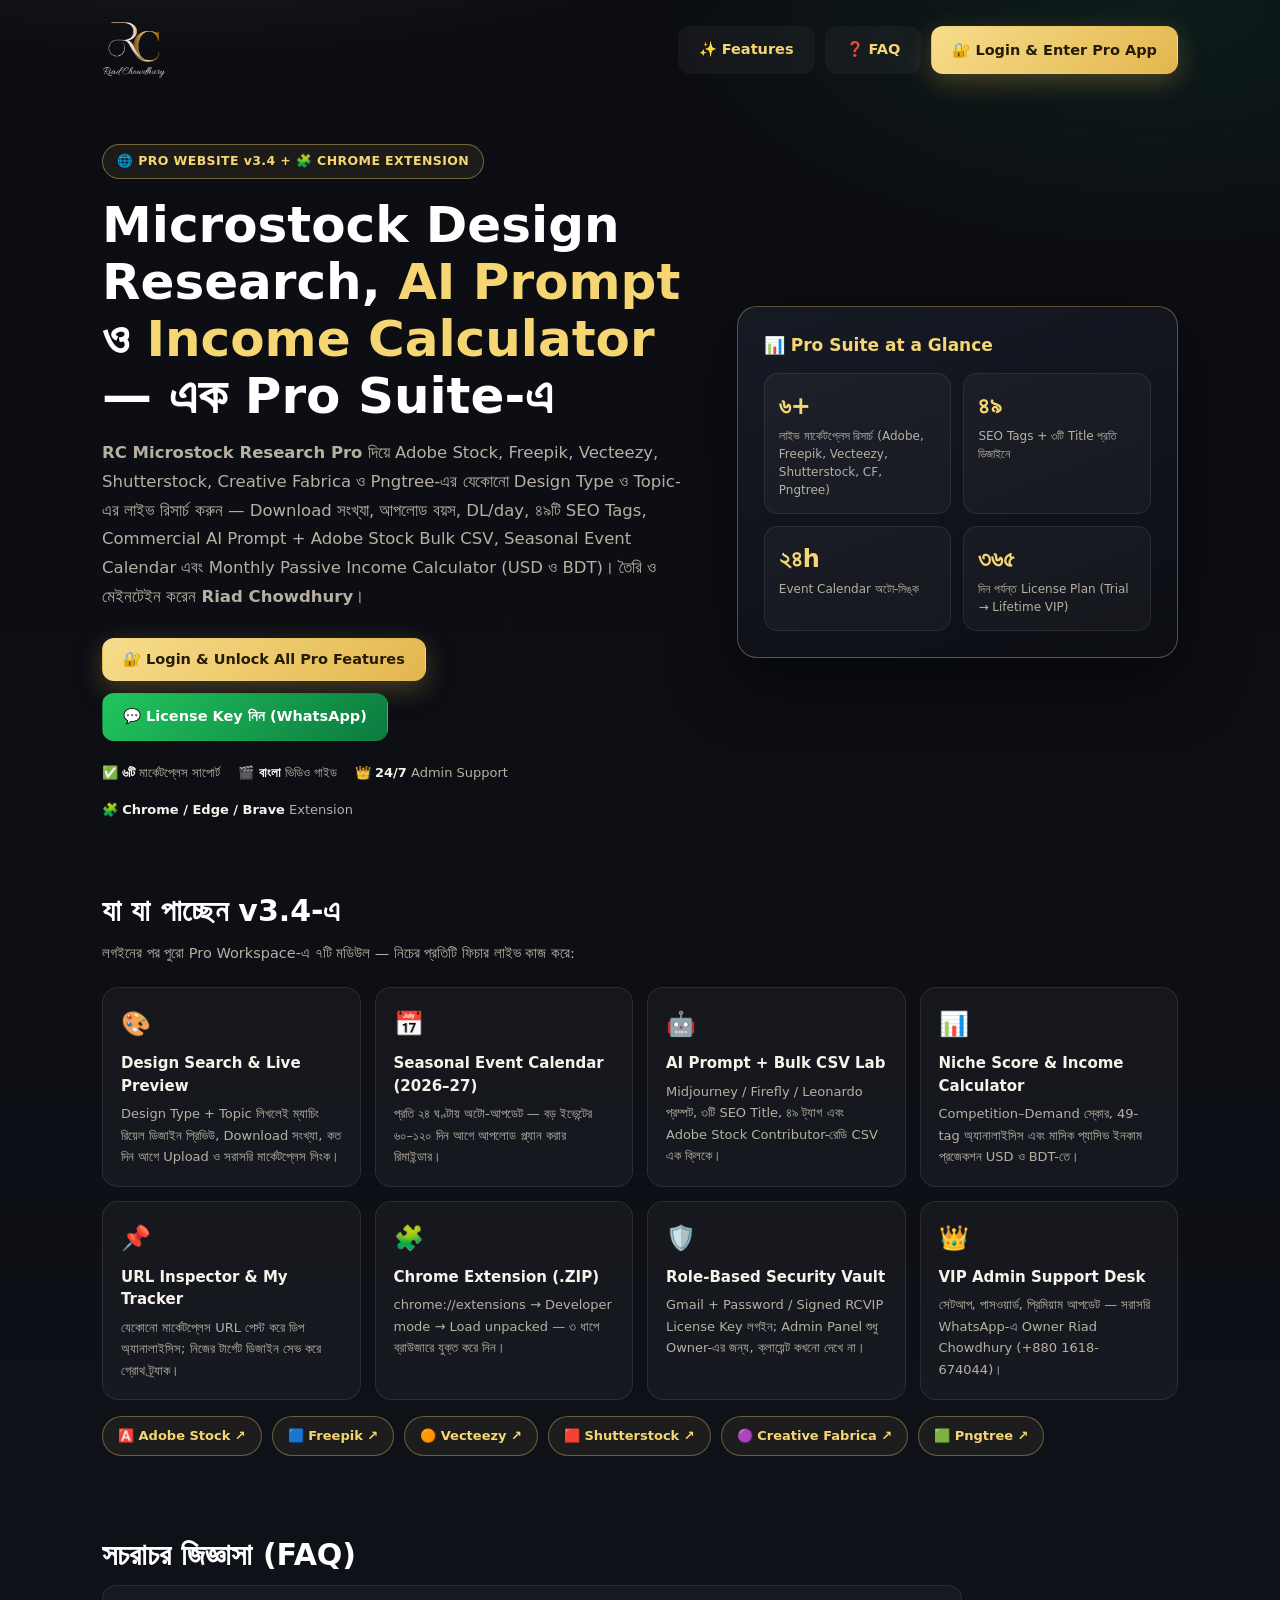
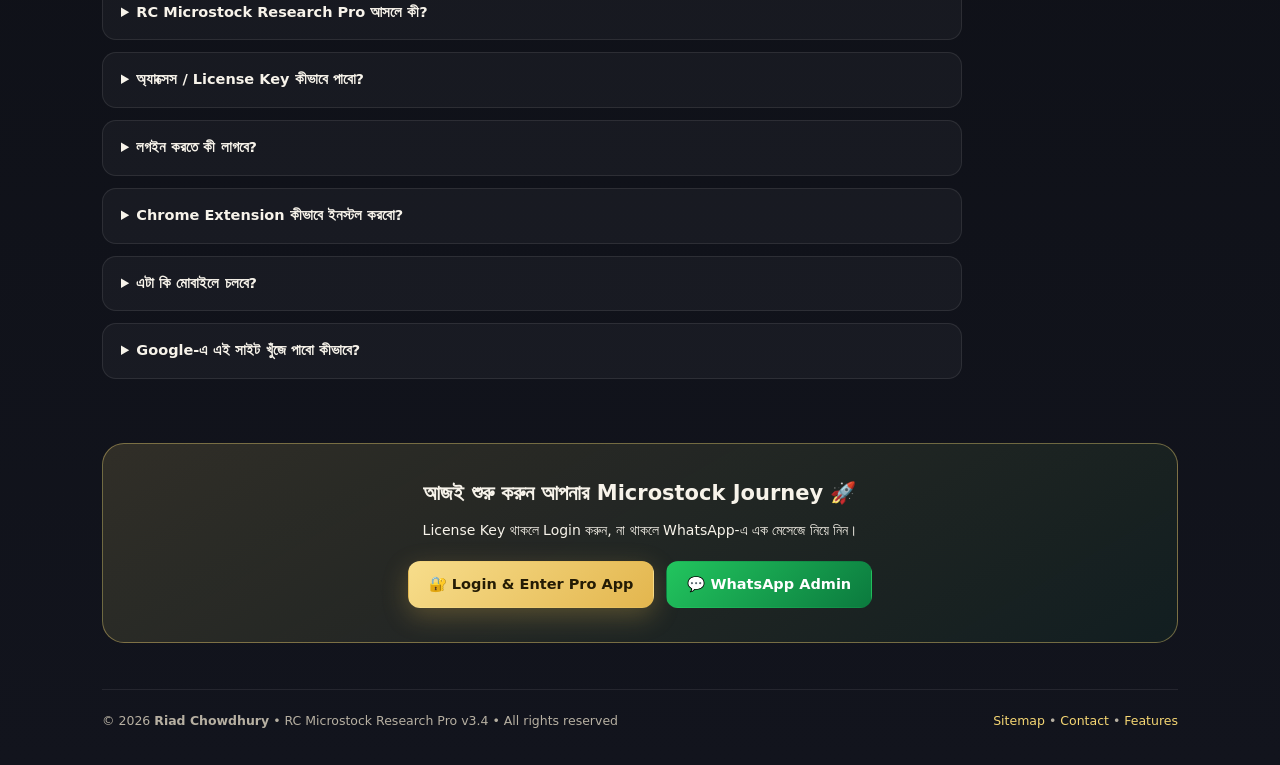
==== commit 62f9a8f9: "real RC logo everywhere: site, favicon, OG cover, extension icons" ====
--- a/index.html
+++ b/index.html
@@ -11,7 +11,7 @@
   <meta name="author" content="Riad Chowdhury" />
   <meta name="robots" content="index, follow, max-image-preview:large, max-snippet:-1" />
   <meta name="googlebot" content="index, follow" />
-  <link rel="canonical" href="https://riad6653.github.io/" />
+  <link rel="canonical" href="https://riad-chowdhury-pro.netlify.app/" />
   <meta name="theme-color" content="#0d0f15" />
 
   <!-- ============ SEO: OPEN GRAPH (Facebook / WhatsApp share) ============ -->
@@ -19,8 +19,8 @@
   <meta property="og:site_name" content="RC Microstock Research Pro" />
   <meta property="og:title" content="RC Microstock Research Pro v3.4 — Microstock Design Research Tool" />
   <meta property="og:description" content="৬টি মার্কেটপ্লেসের লাইভ ডিজাইন রিসার্চ, AI Prompt + Adobe Stock CSV Generator, Niche Score ও Income Calculator — সব এক Pro Suite-এ। By Riad Chowdhury।" />
-  <meta property="og:url" content="https://riad6653.github.io/" />
-  <meta property="og:image" content="https://riad6653.github.io/assets/og-cover.png" />
+  <meta property="og:url" content="https://riad-chowdhury-pro.netlify.app/" />
+  <meta property="og:image" content="https://riad-chowdhury-pro.netlify.app/assets/og-cover.png" />
   <meta property="og:image:width" content="1200" />
   <meta property="og:image:height" content="630" />
   <meta property="og:locale" content="bn_BD" />
@@ -29,7 +29,7 @@
   <meta name="twitter:card" content="summary_large_image" />
   <meta name="twitter:title" content="RC Microstock Research Pro v3.4 — by Riad Chowdhury" />
   <meta name="twitter:description" content="লাইভ মার্কেটপ্লেস রিসার্চ + AI Prompt + Niche Score + Income Calculator — Microstock-এর সম্পূর্ণ Pro Suite।" />
-  <meta name="twitter:image" content="https://riad6653.github.io/assets/og-cover.png" />
+  <meta name="twitter:image" content="https://riad-chowdhury-pro.netlify.app/assets/og-cover.png" />
 
   <!-- ============ ICONS ============ -->
   <link rel="icon" type="image/png" href="./assets/favicon.png" />
@@ -42,13 +42,13 @@
     "@graph": [
       {
         "@type": "SoftwareApplication",
-        "@id": "https://riad6653.github.io/#app",
+        "@id": "https://riad-chowdhury-pro.netlify.app/#app",
         "name": "RC Microstock Research Pro",
         "applicationCategory": "BusinessApplication",
         "operatingSystem": "Web, Chrome, Edge, Brave",
         "softwareVersion": "3.4",
-        "url": "https://riad6653.github.io/",
-        "image": "https://riad6653.github.io/assets/og-cover.png",
+        "url": "https://riad-chowdhury-pro.netlify.app/",
+        "image": "https://riad-chowdhury-pro.netlify.app/assets/og-cover.png",
         "description": "Live microstock design research across Adobe Stock, Freepik, Vecteezy, Shutterstock, Creative Fabrica and Pngtree, with AI prompt + Adobe Stock bulk CSV generation, niche scoring and a passive income calculator.",
         "inLanguage": ["bn", "en"],
         "offers": {
@@ -57,7 +57,7 @@
           "priceCurrency": "USD",
           "description": "License key / password required for Pro access — contact admin on WhatsApp +8801618674044"
         },
-        "author": { "@id": "https://riad6653.github.io/#riad" },
+        "author": { "@id": "https://riad-chowdhury-pro.netlify.app/#riad" },
         "featureList": [
           "Design Type ও Topic দিয়ে লাইভ মার্কেটপ্লেস সার্চ ও প্রিভিউ",
           "Download সংখ্যা, আপলোড বয়স ও DL/day অ্যানালিটিক্স",
@@ -71,20 +71,20 @@
       },
       {
         "@type": "Person",
-        "@id": "https://riad6653.github.io/#riad",
+        "@id": "https://riad-chowdhury-pro.netlify.app/#riad",
         "name": "Riad Chowdhury",
         "jobTitle": "Microstock Researcher & Tool Developer",
-        "url": "https://riad6653.github.io/",
+        "url": "https://riad-chowdhury-pro.netlify.app/",
         "telephone": "+8801618674044",
         "knowsAbout": ["Microstock", "Stock Photography Research", "Adobe Stock", "Freepik", "Vecteezy", "Shutterstock", "Creative Fabrica", "Pngtree"]
       },
       {
         "@type": "WebSite",
-        "@id": "https://riad6653.github.io/#site",
+        "@id": "https://riad-chowdhury-pro.netlify.app/#site",
         "name": "RC Microstock Research Pro",
-        "url": "https://riad6653.github.io/",
+        "url": "https://riad-chowdhury-pro.netlify.app/",
         "inLanguage": ["bn", "en"],
-        "publisher": { "@id": "https://riad6653.github.io/#riad" }
+        "publisher": { "@id": "https://riad-chowdhury-pro.netlify.app/#riad" }
       }
     ]
   }
@@ -99,7 +99,7 @@
     body.rc-landing-mode #lock-screen{display:none!important}
     #rc-landing .rc-wrap{max-width:1120px;margin:0 auto;padding:0 22px}
     #rc-landing .rc-nav{display:flex;align-items:center;justify-content:space-between;gap:14px;padding:18px 0;flex-wrap:wrap}
-    #rc-landing .rc-nav img{height:52px;width:auto}
+    #rc-landing .rc-nav img{height:64px;width:auto}
     #rc-landing .rc-nav-cta{display:flex;gap:10px;flex-wrap:wrap}
     #rc-landing a.rc-btn,#rc-landing button.rc-btn{display:inline-flex;align-items:center;gap:8px;padding:12px 20px;border-radius:12px;font-weight:700;font-size:14.5px;text-decoration:none;cursor:pointer;border:1px solid transparent;transition:transform .15s ease,box-shadow .15s ease;font-family:inherit}
     #rc-landing .rc-btn-gold{background:linear-gradient(135deg,#f7dd8b,#e3b64e);color:#241c05;box-shadow:0 8px 26px rgba(227,182,78,.28)}
@@ -1004,5 +1004,65 @@
   <script src="./crypto-license.js?v=3.4"></script>
   <script src="./offline-catalog.js?v=3.4"></script>
   <script src="./app.js?v=3.4"></script>
+
+  <!-- =====================================================================
+       RC DOWNLOAD GUARD — ZIP na thakle silent 404 er bodole
+       clear Bangla message + WhatsApp CTA dekhay
+       ===================================================================== -->
+  <script id="rc-download-guard">
+    (function () {
+      var ZIPS = ["downloads/RC-Microstock-Extension-Pro.zip", "downloads/RC-Microstock-Pro-COMPLETE-PACKAGE.zip", "downloads/RC-Microstock-Bangla-Instruction-Video.mp4"];
+      var VID = "downloads/RC-Microstock-Bangla-Instruction-Video.mp4";
+      var VID_BTNS = ["lock-tutorial-video-btn", "top-tutorial-video-btn", "page6-tutorial-btn"];
+      var missing = {};
+      function norm(h) { return String(h).replace(/^\.\//, "").split("?")[0]; }
+      function check() {
+        ZIPS.forEach(function (z) {
+          fetch("./" + z, { method: "HEAD" })
+            .then(function (r) { missing[z] = !r.ok; })
+            .catch(function () { missing[z] = true; });
+        });
+      }
+      function showPanel(file, title) {
+        var old = document.getElementById("rc-dl-missing");
+        if (old) old.remove();
+        var isVideo = /\.mp4$/i.test(file);
+        var d = document.createElement("div");
+        d.id = "rc-dl-missing";
+        d.setAttribute("role", "alert");
+        d.style.cssText = "position:fixed;left:16px;right:16px;bottom:16px;z-index:9999;max-width:600px;margin:0 auto;background:linear-gradient(160deg,#1c1f2b,#12141d);border:1px solid rgba(245,214,115,.5);border-radius:16px;padding:18px 20px;color:#f7f3ea;font-family:system-ui,'Noto Sans Bengali','Hind Siliguri',sans-serif;box-shadow:0 18px 50px rgba(0,0,0,.55)";
+        d.innerHTML =
+          '<div style="font-weight:800;color:#f5d673;margin-bottom:6px;font-size:15px;">' + (title || (isVideo ? "🎬 দুঃখিত — বাংলা ভিডিও গাইড ফাইলটি এখনো সার্ভারে আপলোড করা হয়নি" : "📦 দুঃখিত — ফাইলটি এখনো সার্ভারে আপলোড করা হয়নি")) + '</div>' +
+          '<div style="font-size:13.5px;line-height:1.75;color:#b7b0a2;">এই মুহূর্তে <code style="color:#f2d2bd;">' + file.split("/").pop() + '</code> ফাইলটি সার্ভারে নেই। অ্যাডমিন ফাইলটি আপলোড করলেই বাটনটি কাজ করবে। জরুরি প্রয়োজনে WhatsApp-এ সরাসরি ফাইলটি চেয়ে নিন:</div>' +
+          '<div style="display:flex;gap:10px;flex-wrap:wrap;margin-top:14px;">' +
+          '<a href="https://wa.me/8801618674044?text=Assalamu%20Alaikum%20Riad%20Chowdhury%20Vai!%20Website%20theke%20ZIP%20file%20download%20kora%20jacche%20na,%20file%20ta%20pathiye%20din%20please." target="_blank" rel="noopener noreferrer" style="display:inline-flex;align-items:center;gap:8px;padding:11px 18px;border-radius:12px;background:linear-gradient(135deg,#22c55e,#0b7a3e);color:#fff;font-weight:700;font-size:13.5px;text-decoration:none;">💬 WhatsApp-এ ফাইলটি চান</a>' +
+          '<button type="button" id="rc-dl-missing-close" style="padding:11px 18px;border-radius:12px;background:rgba(255,255,255,.06);border:1px solid rgba(255,255,255,.2);color:#f7f3ea;font-weight:600;font-size:13.5px;cursor:pointer;">ঠিক আছে, পরে চেষ্টা করব</button>' +
+          "</div>";
+        document.body.appendChild(d);
+        var c = document.getElementById("rc-dl-missing-close");
+        if (c) c.onclick = function () { d.remove(); };
+      }
+      document.addEventListener("click", function (e) {
+        var t = e.target && e.target.closest ? e.target.closest('a[href*="downloads/"]') : null;
+        if (!t) return;
+        if (missing[norm(t.getAttribute("href"))]) { e.preventDefault(); showPanel(norm(t.getAttribute("href"))); }
+      }, true);
+      // Video guide buttons: mp4 na thakle khali modal er bodole clear message
+      document.addEventListener("click", function (e) {
+        if (missing[VID] !== true) return;
+        var t = e.target;
+        while (t && t !== document) {
+          if (t.id && VID_BTNS.indexOf(t.id) !== -1) {
+            e.preventDefault(); e.stopPropagation();
+            showPanel(VID);
+            return;
+          }
+          t = t.parentNode;
+        }
+      }, true);
+      if (document.readyState === "loading") document.addEventListener("DOMContentLoaded", check);
+      else check();
+    })();
+  </script>
 </body>
 </html>
